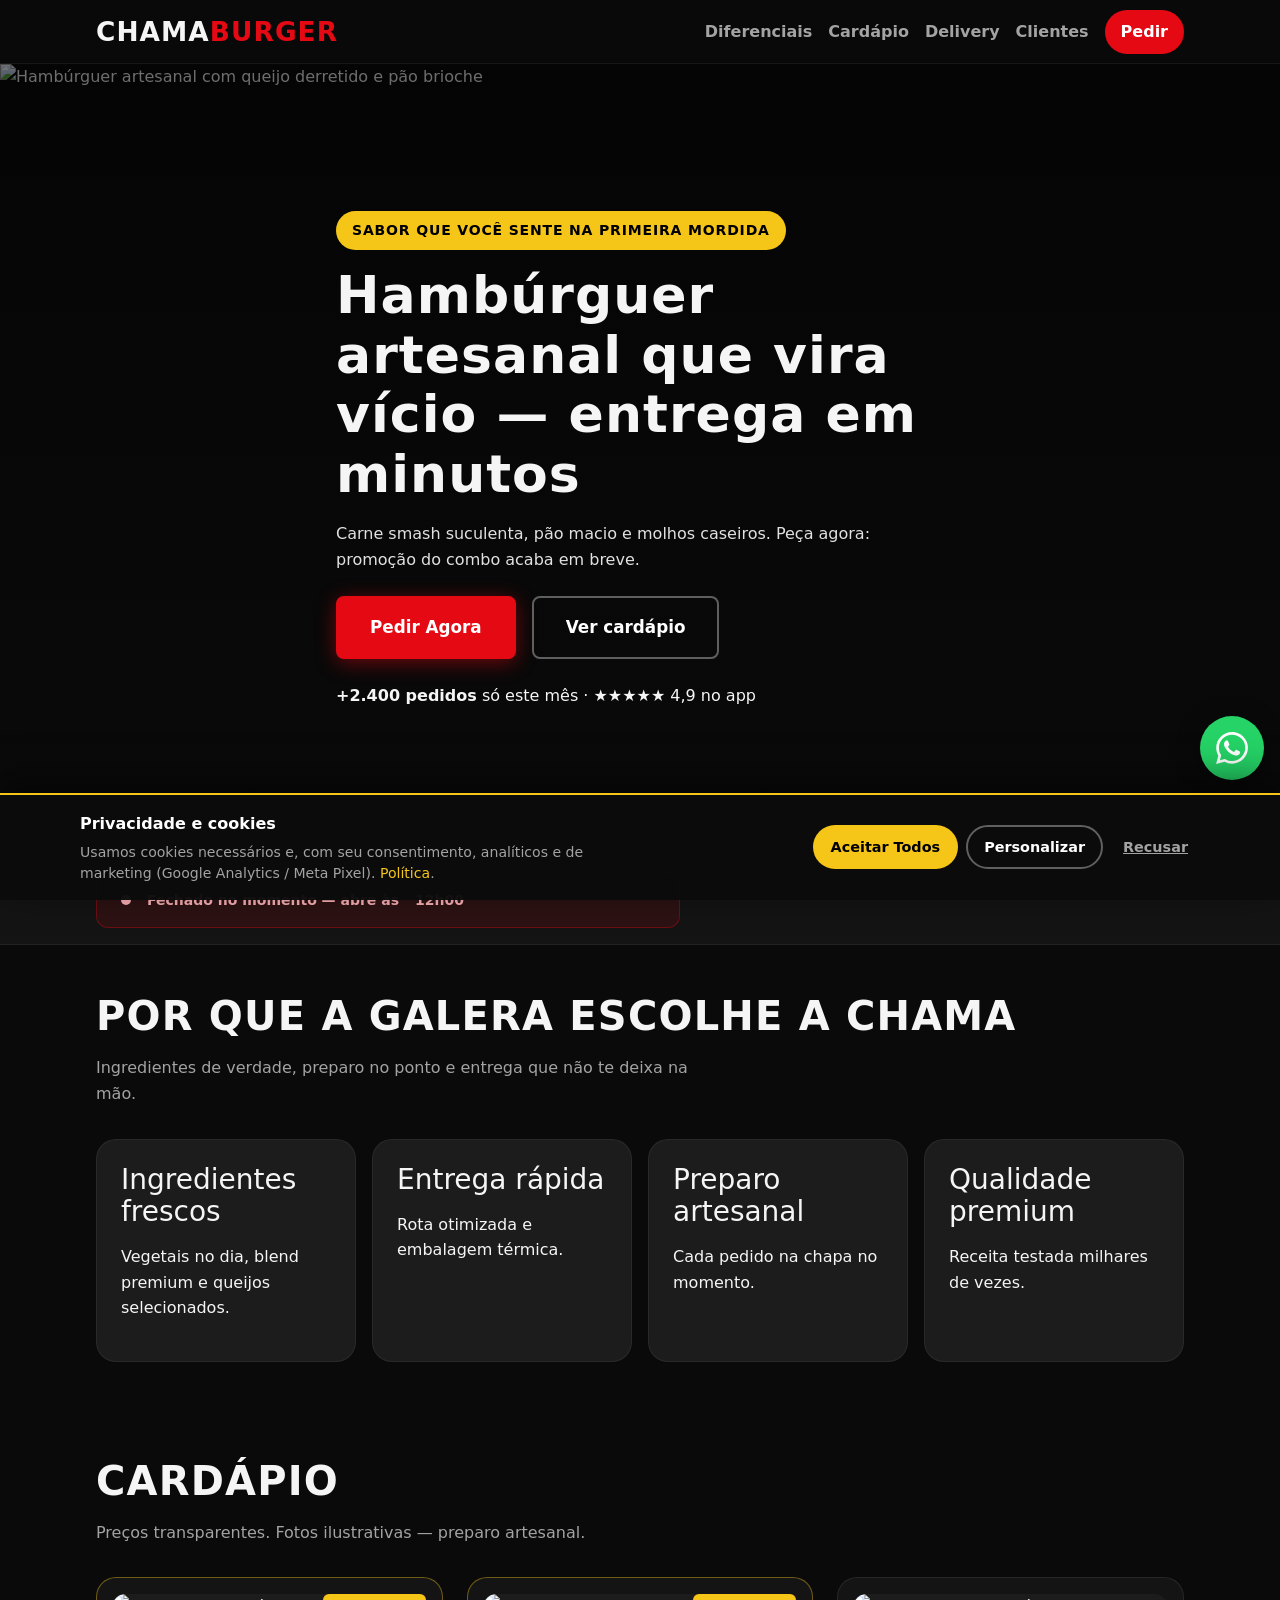
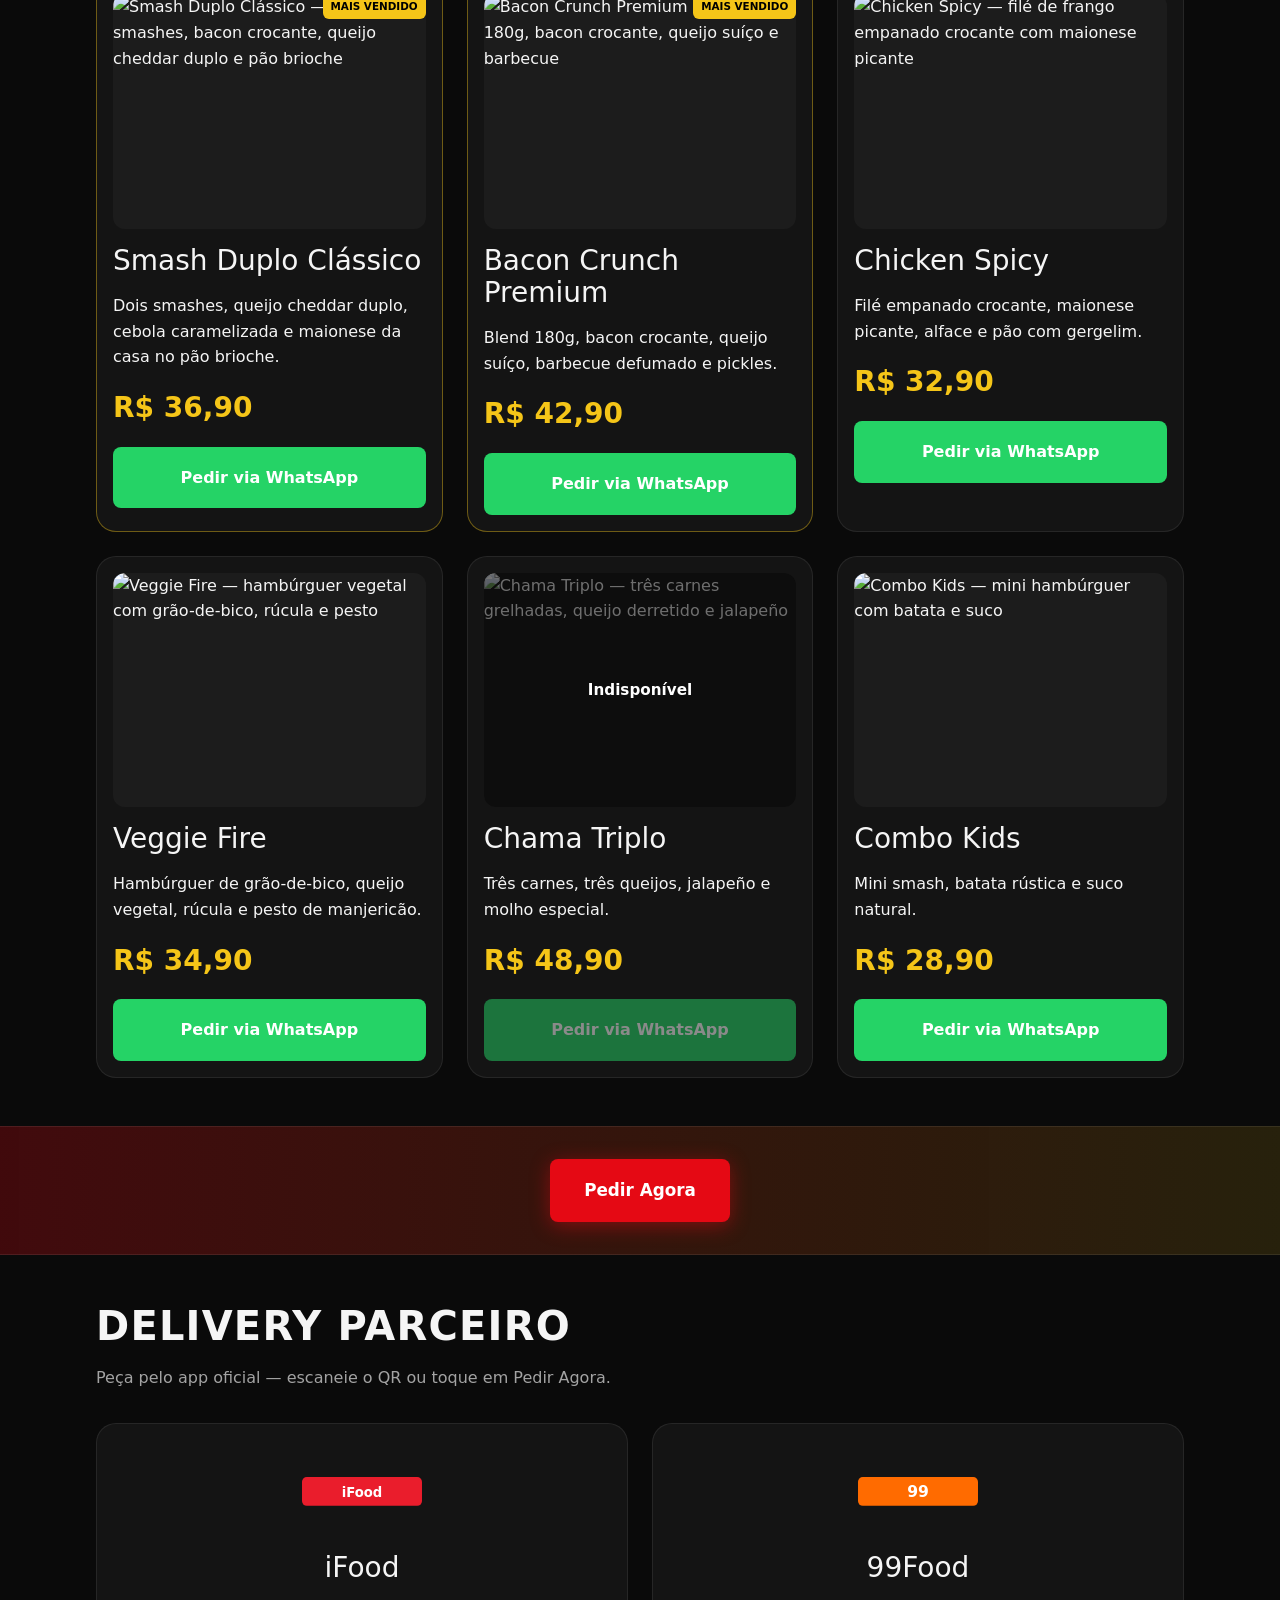
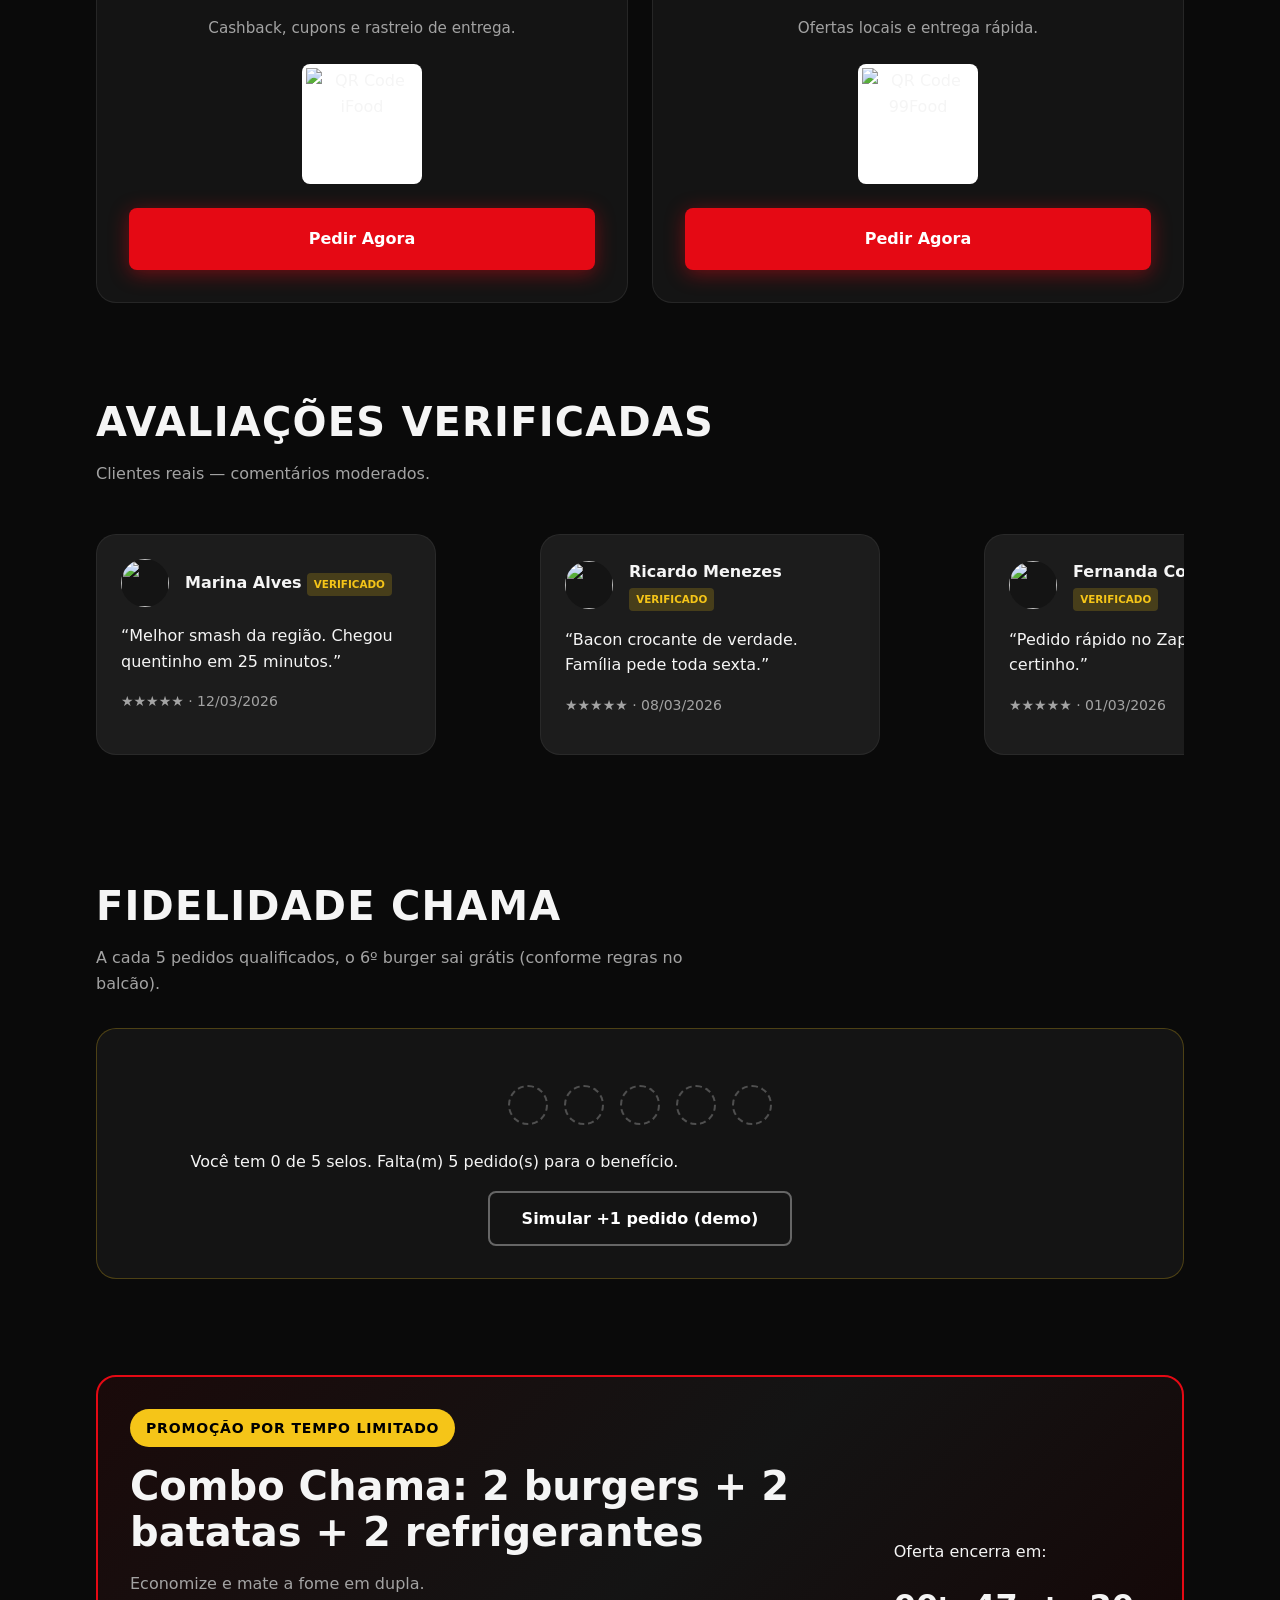
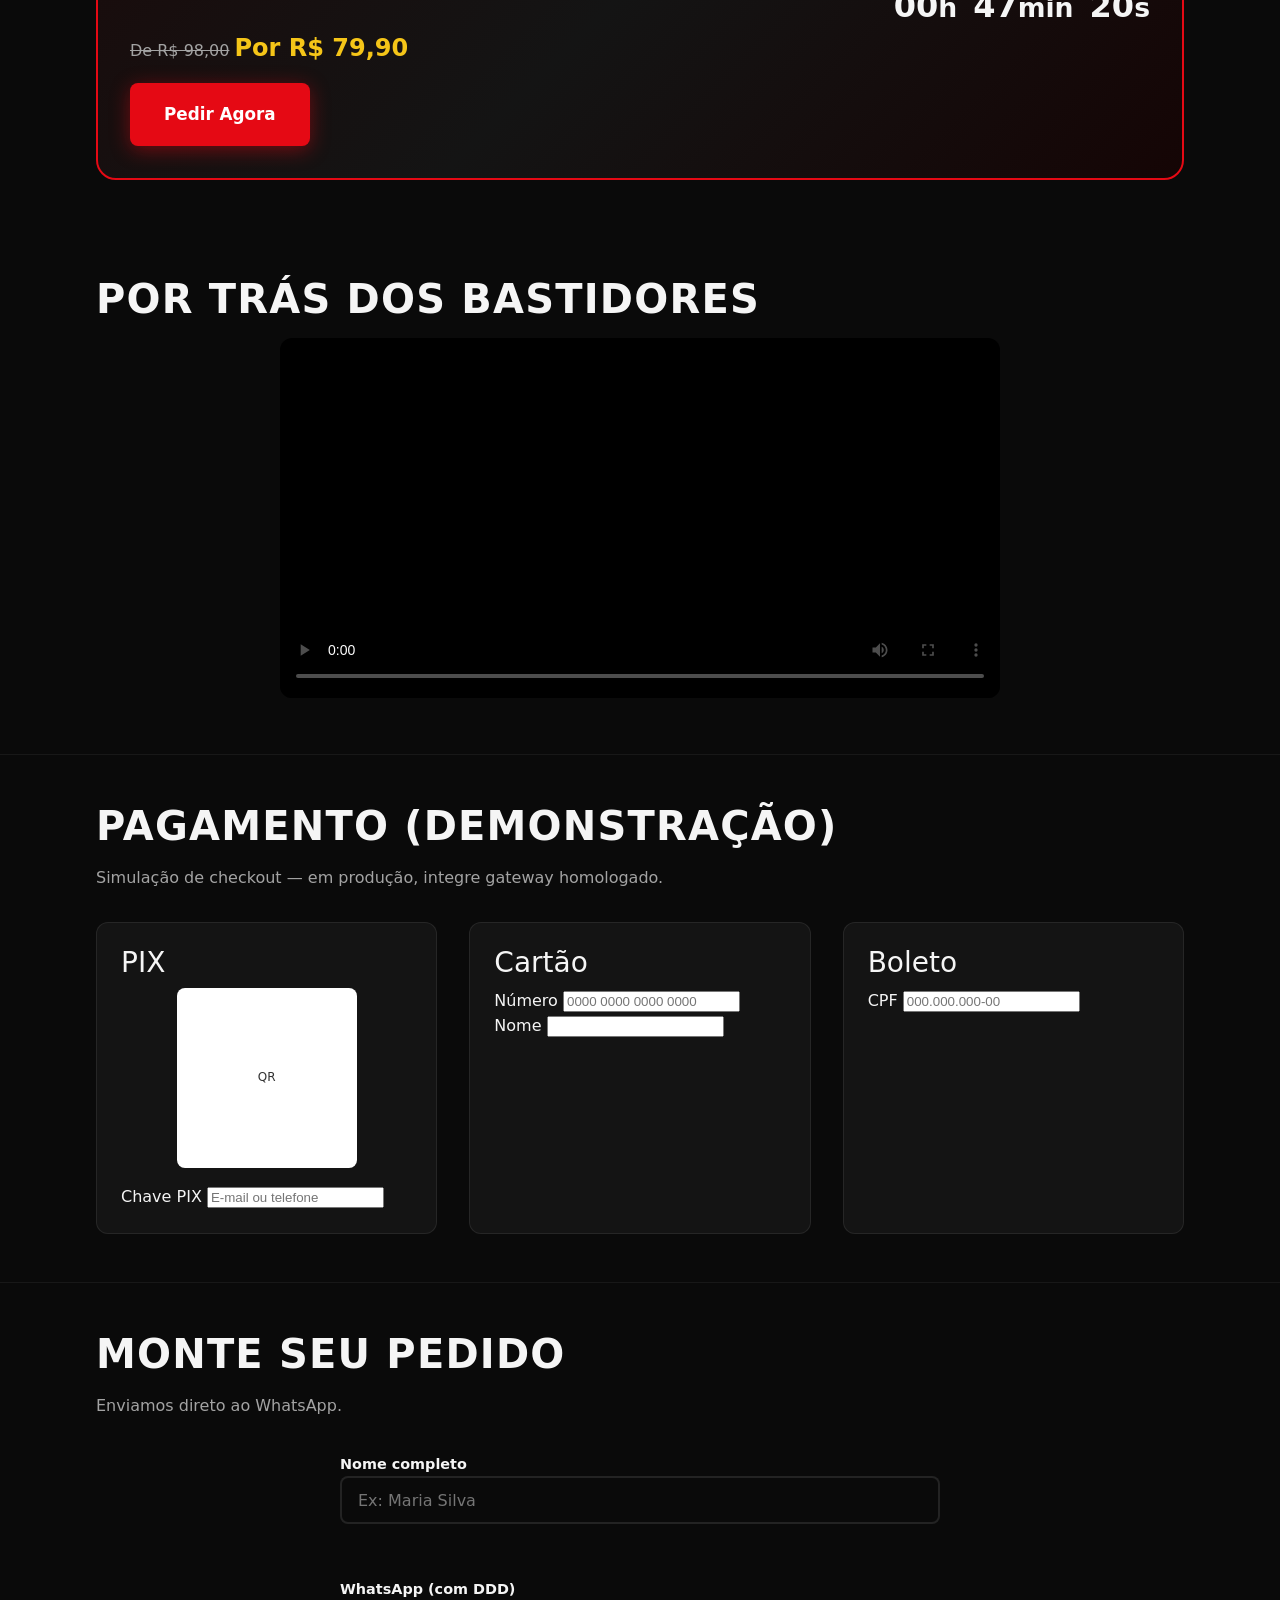
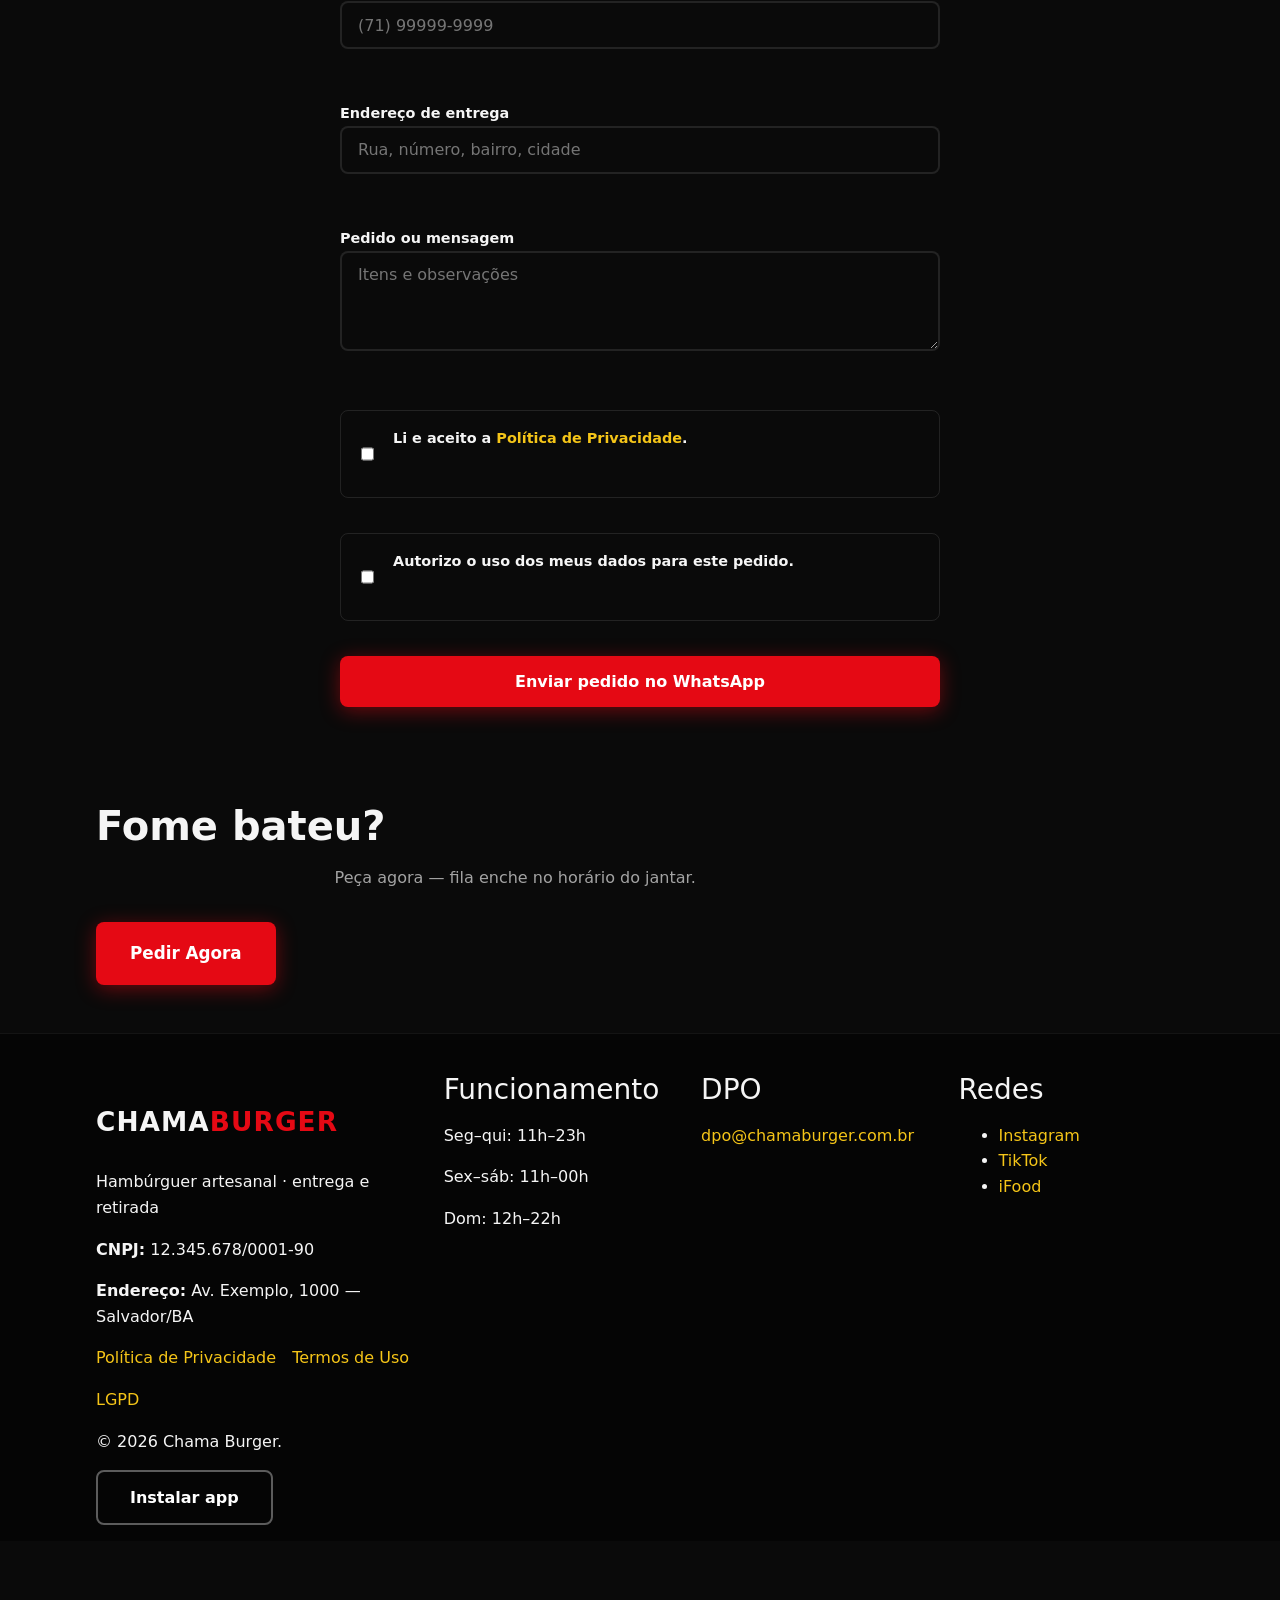
==== hamburgueria-2026/index.html @ 6dc39695 "mudança" ====
<!DOCTYPE html>
<html lang="pt-BR">
<head>
  <meta charset="UTF-8">
  <meta name="viewport" content="width=device-width, initial-scale=1.0">
  <meta http-equiv="Cache-Control" content="public, max-age=3600">
  <meta http-equiv="Content-Security-Policy" content="default-src 'self'; script-src 'self' 'unsafe-inline' https://www.googletagmanager.com https://www.google-analytics.com https://connect.facebook.net; style-src 'self' 'unsafe-inline'; img-src 'self' data: https://images.unsplash.com https://api.qrserver.com; connect-src 'self' https://api.ipify.org https://www.google-analytics.com https://www.googletagmanager.com https://connect.facebook.net; font-src 'self' data:; media-src 'self' https://storage.googleapis.com;">
  <meta http-equiv="X-Frame-Options" content="DENY">
  <meta http-equiv="Referrer-Policy" content="strict-origin-when-cross-origin">
  <meta name="description" content="Hambúrgueres artesanais em Salvador. Peça pelo WhatsApp, delivery iFood e 99Food. Ingredientes frescos e entrega rápida.">
  <meta name="geo.region" content="BR-BA">
  <meta name="geo.placename" content="Salvador">
  <meta name="geo.position" content="-12.9777;-38.5016">
  <meta name="ICBM" content="-12.9777, -38.5016">
  <meta name="theme-color" content="#e50914">
  <title>Chama Burger | Hambúrguer Artesanal — Peça Agora</title>
  <link rel="manifest" href="manifest.json">
  <link rel="icon" href="assets/icons/icon.svg" type="image/svg+xml">
  <link rel="preconnect" href="https://images.unsplash.com" crossorigin>
  <link rel="dns-prefetch" href="https://api.qrserver.com">
  <link rel="stylesheet" href="css/tokens.css">
  <link rel="stylesheet" href="css/main.css">
  <link rel="stylesheet" href="css/components.css">
  <link rel="stylesheet" href="css/responsive.css">
  <link rel="stylesheet" href="css/lgpd.css">
  <script type="application/ld+json">
  {
    "@context": "https://schema.org",
    "@type": "Restaurant",
    "name": "Chama Burger",
    "image": "https://images.unsplash.com/photo-1568901346375-23c9450c58cd?w=1200&q=80",
    "priceRange": "$$",
    "address": {
      "@type": "PostalAddress",
      "streetAddress": "Av. Exemplo, 1000, Sala 2",
      "addressLocality": "Salvador",
      "addressRegion": "BA",
      "postalCode": "40000-000",
      "addressCountry": "BR"
    },
    "telephone": "+557130000000",
    "servesCuisine": "Hambúrguer",
    "openingHoursSpecification": [
      {"@type": "OpeningHoursSpecification", "dayOfWeek": ["Monday","Tuesday","Wednesday","Thursday"], "opens": "11:00", "closes": "23:00"},
      {"@type": "OpeningHoursSpecification", "dayOfWeek": ["Friday","Saturday"], "opens": "11:00", "closes": "00:00"},
      {"@type": "OpeningHoursSpecification", "dayOfWeek": "Sunday", "opens": "12:00", "closes": "22:00"}
    ],
    "aggregateRating": {
      "@type": "AggregateRating",
      "ratingValue": "4.9",
      "reviewCount": "2400"
    }
  }
  </script>
</head>
<body>
  <a class="skip-link" href="#conteudo-principal">Ir para o conteúdo</a>

  <header class="site-header" role="banner">
    <div class="container header-inner">
      <a href="index.html" class="logo" aria-label="Chama Burger — início">Chama<span>Burger</span></a>
      <nav class="nav-main" aria-label="Principal">
        <ul>
          <li><a href="#diferenciais">Diferenciais</a></li>
          <li><a href="#cardapio">Cardápio</a></li>
          <li><a href="#delivery">Delivery</a></li>
          <li><a href="#depoimentos">Clientes</a></li>
          <li><a href="#pedido" class="nav-cta">Pedir</a></li>
        </ul>
      </nav>
      <button type="button" class="nav-toggle" aria-expanded="false" aria-controls="nav-mobile" aria-label="Abrir menu">
        <span></span><span></span><span></span>
      </button>
    </div>
    <div id="nav-mobile" class="nav-mobile" hidden>
      <ul>
        <li><a href="#cardapio">Cardápio</a></li>
        <li><a href="#delivery">Delivery</a></li>
        <li><a href="#pedido">Fazer pedido</a></li>
      </ul>
    </div>
  </header>

  <main id="conteudo-principal">
    <section class="hero" aria-labelledby="hero-title">
      <div class="hero-media" aria-hidden="true">
        <picture>
          <source type="image/avif" srcset="https://images.unsplash.com/photo-1568901346375-23c9450c58cd?w=1400&q=80&fm=avif">
          <source type="image/webp" srcset="https://images.unsplash.com/photo-1568901346375-23c9450c58cd?w=1400&q=80&fm=webp">
          <img src="https://images.unsplash.com/photo-1568901346375-23c9450c58cd?w=1400&q=80&fm=jpg" width="1200" height="900" fetchpriority="high" decoding="async" alt="Hambúrguer artesanal com queijo derretido e pão brioche">
        </picture>
      </div>
      <div class="hero-overlay"></div>
      <div class="container hero-content">
        <p class="hero-badge" data-animate>Sabor que você sente na primeira mordida</p>
        <h1 id="hero-title" class="hero-title" data-animate>Hambúrguer artesanal que vira vício — entrega em minutos</h1>
        <p class="hero-sub" data-animate>Carne smash suculenta, pão macio e molhos caseiros. Peça agora: promoção do combo acaba em breve.</p>
        <div class="hero-actions" data-animate>
          <a href="#pedido" class="btn btn-primary btn-lg cta-pedir-agora">Pedir Agora</a>
          <a href="#cardapio" class="btn btn-outline btn-lg">Ver cardápio</a>
        </div>
        <p class="hero-proof" data-animate><strong>+2.400 pedidos</strong> só este mês · <span class="stars" aria-hidden="true">★★★★★</span> 4,9 no app</p>
      </div>
    </section>

    <div class="status-bar">
      <div class="container">
        <div id="status-restaurante" class="status-badge status-badge--open" role="status" aria-live="polite"></div>
      </div>
    </div>

    <section id="diferenciais" class="section diferenciais" aria-labelledby="diferenciais-title">
      <div class="container">
        <h2 id="diferenciais-title" class="section-title h2" data-animate>Por que a galera escolhe a Chama</h2>
        <p class="section-lead" data-animate>Ingredientes de verdade, preparo no ponto e entrega que não te deixa na mão.</p>
        <ul class="benefits-grid">
          <li class="benefit-card" data-animate>
            <h3 class="h3">Ingredientes frescos</h3>
            <p>Vegetais no dia, blend premium e queijos selecionados.</p>
          </li>
          <li class="benefit-card" data-animate>
            <h3 class="h3">Entrega rápida</h3>
            <p>Rota otimizada e embalagem térmica.</p>
          </li>
          <li class="benefit-card" data-animate>
            <h3 class="h3">Preparo artesanal</h3>
            <p>Cada pedido na chapa no momento.</p>
          </li>
          <li class="benefit-card" data-animate>
            <h3 class="h3">Qualidade premium</h3>
            <p>Receita testada milhares de vezes.</p>
          </li>
        </ul>
      </div>
    </section>

    <section id="cardapio" class="section cardapio" aria-labelledby="cardapio-title">
      <div class="container">
        <h2 id="cardapio-title" class="section-title" data-animate>Cardápio</h2>
        <p class="section-lead" data-animate>Preços transparentes. Fotos ilustrativas — preparo artesanal.</p>
        <div class="menu-grid">
          <article class="menu-card menu-card--hit" data-animate>
            <span class="menu-badge">Mais vendido</span>
            <figure class="menu-card__media">
              <picture>
                <source type="image/webp" srcset="https://images.unsplash.com/photo-1568901346375-23c9450c58cd?w=800&q=80&fm=webp">
                <img src="https://images.unsplash.com/photo-1568901346375-23c9450c58cd?w=800&q=80&fm=jpg" width="800" height="600" loading="lazy" decoding="async" alt="Smash Duplo Clássico — dois smashes, bacon crocante, queijo cheddar duplo e pão brioche">
              </picture>
            </figure>
            <h3 class="h3">Smash Duplo Clássico</h3>
            <p>Dois smashes, queijo cheddar duplo, cebola caramelizada e maionese da casa no pão brioche.</p>
            <p class="menu-price">R$ 36,90</p>
            <a href="#" class="btn btn-whatsapp menu-wa" role="button" data-product="Smash Duplo Clássico" data-price="R$ 36,90">Pedir via WhatsApp</a>
          </article>
          <article class="menu-card menu-card--hit" data-animate>
            <span class="menu-badge">Mais vendido</span>
            <figure class="menu-card__media">
              <picture>
                <source type="image/webp" srcset="https://images.unsplash.com/photo-1553979459-d2229ba7433f?w=800&q=80&fm=webp">
                <img src="https://images.unsplash.com/photo-1553979459-d2229ba7433f?w=800&q=80&fm=jpg" width="800" height="600" loading="lazy" alt="Bacon Crunch Premium — blend 180g, bacon crocante, queijo suíço e barbecue">
              </picture>
            </figure>
            <h3 class="h3">Bacon Crunch Premium</h3>
            <p>Blend 180g, bacon crocante, queijo suíço, barbecue defumado e pickles.</p>
            <p class="menu-price">R$ 42,90</p>
            <a href="#" class="btn btn-whatsapp menu-wa" role="button" data-product="Bacon Crunch Premium" data-price="R$ 42,90">Pedir via WhatsApp</a>
          </article>
          <article class="menu-card" data-animate>
            <figure class="menu-card__media">
              <picture>
                <source type="image/webp" srcset="https://images.unsplash.com/photo-1619881590738-11107aefe924?w=800&q=80&fm=webp">
                <img src="https://images.unsplash.com/photo-1619881590738-11107aefe924?w=800&q=80&fm=jpg" width="800" height="600" loading="lazy" alt="Chicken Spicy — filé de frango empanado crocante com maionese picante">
              </picture>
            </figure>
            <h3 class="h3">Chicken Spicy</h3>
            <p>Filé empanado crocante, maionese picante, alface e pão com gergelim.</p>
            <p class="menu-price">R$ 32,90</p>
            <a href="#" class="btn btn-whatsapp menu-wa" role="button" data-product="Chicken Spicy" data-price="R$ 32,90">Pedir via WhatsApp</a>
          </article>
          <article class="menu-card" data-animate>
            <figure class="menu-card__media">
              <picture>
                <source type="image/webp" srcset="https://images.unsplash.com/photo-1525059696034-4967a7290028?w=800&q=80&fm=webp">
                <img src="https://images.unsplash.com/photo-1525059696034-4967a7290028?w=800&q=80&fm=jpg" width="800" height="600" loading="lazy" alt="Veggie Fire — hambúrguer vegetal com grão-de-bico, rúcula e pesto">
              </picture>
            </figure>
            <h3 class="h3">Veggie Fire</h3>
            <p>Hambúrguer de grão-de-bico, queijo vegetal, rúcula e pesto de manjericão.</p>
            <p class="menu-price">R$ 34,90</p>
            <a href="#" class="btn btn-whatsapp menu-wa" role="button" data-product="Veggie Fire" data-price="R$ 34,90">Pedir via WhatsApp</a>
          </article>
          <article class="menu-card" id="menu-chama-triplo" data-animate>
            <figure class="menu-card__media">
              <picture>
                <source type="image/avif" srcset="https://images.unsplash.com/photo-1550547660-d9440df05f1d?w=800&q=80&fm=avif">
                <source type="image/webp" srcset="https://images.unsplash.com/photo-1550547660-d9440df05f1d?w=800&q=80&fm=webp">
                <img src="https://images.unsplash.com/photo-1550547660-d9440df05f1d?w=800&q=80&fm=jpg" width="800" height="600" loading="lazy" alt="Chama Triplo — três carnes grelhadas, queijo derretido e jalapeño">
              </picture>
            </figure>
            <h3 class="h3">Chama Triplo</h3>
            <p>Três carnes, três queijos, jalapeño e molho especial.</p>
            <p class="menu-price">R$ 48,90</p>
            <a href="#" class="btn btn-whatsapp menu-wa" role="button" data-product="Chama Triplo" data-price="R$ 48,90">Pedir via WhatsApp</a>
          </article>
          <article class="menu-card" data-animate>
            <figure class="menu-card__media">
              <picture>
                <source type="image/webp" srcset="https://images.unsplash.com/photo-1571091718767-18b5b1457add?w=800&q=80&fm=webp">
                <img src="https://images.unsplash.com/photo-1571091718767-18b5b1457add?w=800&q=80&fm=jpg" width="800" height="600" loading="lazy" alt="Combo Kids — mini hambúrguer com batata e suco">
              </picture>
            </figure>
            <h3 class="h3">Combo Kids</h3>
            <p>Mini smash, batata rústica e suco natural.</p>
            <p class="menu-price">R$ 28,90</p>
            <a href="#" class="btn btn-whatsapp menu-wa" role="button" data-product="Combo Kids" data-price="R$ 28,90">Pedir via WhatsApp</a>
          </article>
        </div>
      </div>
    </section>

    <div class="cta-stripe">
      <div class="container">
        <a href="#pedido" class="btn btn-primary btn-lg cta-pedir-agora">Pedir Agora</a>
      </div>
    </div>

    <section id="delivery" class="section delivery" aria-labelledby="delivery-title">
      <div class="container">
        <h2 id="delivery-title" class="section-title" data-animate>Delivery parceiro</h2>
        <p class="section-lead" data-animate>Peça pelo app oficial — escaneie o QR ou toque em Pedir Agora.</p>
        <div class="delivery-grid">
          <article class="delivery-card-v2" data-animate>
            <div class="delivery-card-v2__logo" aria-label="Logo iFood">
              <svg viewBox="0 0 200 48" xmlns="http://www.w3.org/2000/svg" role="img"><title>iFood</title><rect width="200" height="48" rx="8" fill="#EA1D2C"/><text x="100" y="33" text-anchor="middle" fill="#fff" font-family="system-ui,Arial,sans-serif" font-size="22" font-weight="800">iFood</text></svg>
            </div>
            <h3 class="h3">iFood</h3>
            <p>Cashback, cupons e rastreio de entrega.</p>
            <div class="delivery-qr"><img id="qr-ifood" src="" width="112" height="112" loading="lazy" alt="QR Code iFood"></div>
            <a id="delivery-ifood" class="btn btn-primary btn-block" href="#" target="_blank" rel="noopener noreferrer">Pedir Agora</a>
          </article>
          <article class="delivery-card-v2" data-animate>
            <div class="delivery-card-v2__logo" aria-label="Logo 99Food">
              <svg viewBox="0 0 200 48" xmlns="http://www.w3.org/2000/svg" role="img"><title>99Food</title><rect width="200" height="48" rx="8" fill="#FF6B00"/><text x="100" y="34" text-anchor="middle" fill="#fff" font-family="system-ui,Arial,sans-serif" font-size="26" font-weight="800">99</text></svg>
            </div>
            <h3 class="h3">99Food</h3>
            <p>Ofertas locais e entrega rápida.</p>
            <div class="delivery-qr"><img id="qr-99" src="" width="112" height="112" loading="lazy" alt="QR Code 99Food"></div>
            <a id="delivery-99" class="btn btn-primary btn-block" href="#" target="_blank" rel="noopener noreferrer">Pedir Agora</a>
          </article>
        </div>
      </div>
    </section>

    <section id="depoimentos" class="section depoimentos" aria-labelledby="depoimentos-title">
      <div class="container">
        <h2 id="depoimentos-title" class="section-title" data-animate>Avaliações verificadas</h2>
        <p class="section-lead" data-animate>Clientes reais — comentários moderados.</p>
        <div class="reviews-carousel" role="region" aria-roledescription="carrossel" aria-label="Depoimentos">
          <div class="reviews-track">
            <figure class="review-card" data-animate>
              <div class="review-card__head">
                <img class="review-card__avatar" src="https://images.unsplash.com/photo-1494790108377-be9c29b29330?w=96&q=80&fm=avif" width="48" height="48" loading="lazy" alt="">
                <div class="review-card__head-text">
                  <strong>Marina Alves</strong>
                  <span class="review-badge">Verificado</span>
                </div>
              </div>
              <p>“Melhor smash da região. Chegou quentinho em 25 minutos.”</p>
              <p class="review-meta" aria-label="5 estrelas">★★★★★ · 12/03/2026</p>
            </figure>
            <figure class="review-card" data-animate>
              <div class="review-card__head">
                <img class="review-card__avatar" src="https://images.unsplash.com/photo-1507003211169-0a1dd7228f2d?w=96&q=80&fm=avif" width="48" height="48" loading="lazy" alt="">
                <div class="review-card__head-text">
                  <strong>Ricardo Menezes</strong>
                  <span class="review-badge">Verificado</span>
                </div>
              </div>
              <p>“Bacon crocante de verdade. Família pede toda sexta.”</p>
              <p class="review-meta">★★★★★ · 08/03/2026</p>
            </figure>
            <figure class="review-card" data-animate>
              <div class="review-card__head">
                <img class="review-card__avatar" src="https://images.unsplash.com/photo-1438761681033-6461ffad8d80?w=96&q=80&fm=avif" width="48" height="48" loading="lazy" alt="">
                <div class="review-card__head-text">
                  <strong>Fernanda Costa</strong>
                  <span class="review-badge">Verificado</span>
                </div>
              </div>
              <p>“Pedido rápido no Zap e sempre certinho.”</p>
              <p class="review-meta">★★★★★ · 01/03/2026</p>
            </figure>
            <figure class="review-card" data-animate>
              <div class="review-card__head">
                <img class="review-card__avatar" src="https://images.unsplash.com/photo-1500648767791-00dcc994a43e?w=96&q=80&fm=avif" width="48" height="48" loading="lazy" alt="">
                <div class="review-card__head-text">
                  <strong>Paulo Santos</strong>
                  <span class="review-badge">Verificado</span>
                </div>
              </div>
              <p>“Combo Chama vale cada centavo. Entrega no prazo.”</p>
              <p class="review-meta">★★★★★ · 28/02/2026</p>
            </figure>
            <figure class="review-card" data-animate>
              <div class="review-card__head">
                <img class="review-card__avatar" src="https://images.unsplash.com/photo-1544005313-94ddf0286df2?w=96&q=80&fm=avif" width="48" height="48" loading="lazy" alt="">
                <div class="review-card__head-text">
                  <strong>Juliana Rocha</strong>
                  <span class="review-badge">Verificado</span>
                </div>
              </div>
              <p>“Veggie Fire surpreendeu. Molho pesto impecável.”</p>
              <p class="review-meta">★★★★☆ · 20/02/2026</p>
            </figure>
            <figure class="review-card" data-animate>
              <div class="review-card__head">
                <img class="review-card__avatar" src="https://images.unsplash.com/photo-1472099645785-5658abf4ff4e?w=96&q=80&fm=avif" width="48" height="48" loading="lazy" alt="">
                <div class="review-card__head-text">
                  <strong>Bruno Lima</strong>
                  <span class="review-badge">Verificado</span>
                </div>
              </div>
              <p>“Melhor atendimento em delivery da região.”</p>
              <p class="review-meta">★★★★★ · 15/02/2026</p>
            </figure>
          </div>
        </div>
      </div>
    </section>

    <section id="fidelidade" class="section" aria-labelledby="fidelidade-title">
      <div class="container">
        <h2 id="fidelidade-title" class="section-title" data-animate>Fidelidade Chama</h2>
        <p class="section-lead" data-animate>A cada 5 pedidos qualificados, o 6º burger sai grátis (conforme regras no balcão).</p>
        <div class="fidelidade-wrap" data-animate>
          <div id="fidelidade-selos" class="fidelidade-selos" aria-live="polite"></div>
          <p id="fidelidade-msg">Carregando selos…</p>
          <button type="button" class="btn btn-outline" id="fidelidade-demo-add">Simular +1 pedido (demo)</button>
        </div>
      </div>
    </section>

    <section id="oferta" class="section oferta" aria-labelledby="oferta-title">
      <div class="container">
        <div class="oferta-box" data-animate>
          <div>
            <span class="hero-badge">Promoção por tempo limitado</span>
            <h2 id="oferta-title" class="h2">Combo Chama: 2 burgers + 2 batatas + 2 refrigerantes</h2>
            <p class="section-lead" style="max-width:none">Economize e mate a fome em dupla.</p>
            <p><span style="text-decoration:line-through;color:#a3a3a3">De R$ 98,00</span> <strong style="color:var(--color-accent);font-size:1.5rem">Por R$ 79,90</strong></p>
            <a href="#pedido" class="btn btn-primary btn-lg cta-pedir-agora">Pedir Agora</a>
          </div>
          <div class="oferta-timer-wrap" aria-live="polite">
            <p class="oferta-timer-label">Oferta encerra em:</p>
            <div class="countdown" id="countdown" role="timer">
              <span><span id="cd-h">00</span><small>h</small></span>
              <span><span id="cd-m">00</span><small>min</small></span>
              <span><span id="cd-s">00</span><small>s</small></span>
            </div>
          </div>
        </div>
      </div>
    </section>

    <section id="video-promo" class="section" aria-labelledby="video-title">
      <div class="container">
        <h2 id="video-title" class="section-title" data-animate>Por trás dos bastidores</h2>
        <div class="video-wrap" data-animate>
          <video controls width="720" playsinline poster="https://images.unsplash.com/photo-1568901346375-23c9450c58cd?w=1280&q=80">
            <source src="https://storage.googleapis.com/gtv-videos-bucket/sample/ForBiggerBlazes.mp4" type="video/mp4">
            <track kind="captions" srclang="pt-BR" label="Português (Brasil)" src="assets/captions.vtt" default>
          </video>
        </div>
      </div>
    </section>

    <section id="checkout" class="section checkout-section" aria-labelledby="checkout-title">
      <div class="container">
        <h2 id="checkout-title" class="section-title" data-animate>Pagamento (demonstração)</h2>
        <p class="section-lead" data-animate>Simulação de checkout — em produção, integre gateway homologado.</p>
        <div class="checkout-grid">
          <div class="checkout-card" data-animate>
            <h3 class="h3">PIX</h3>
            <div class="pix-placeholder" aria-hidden="true">QR</div>
            <label for="pix-key">Chave PIX</label>
            <input type="text" id="pix-key" class="form-group" placeholder="E-mail ou telefone" autocomplete="off">
          </div>
          <div class="checkout-card" data-animate>
            <h3 class="h3">Cartão</h3>
            <label for="checkout-card-num">Número</label>
            <input type="text" id="checkout-card-num" inputmode="numeric" maxlength="19" placeholder="0000 0000 0000 0000" autocomplete="cc-number">
            <label for="checkout-card-name">Nome</label>
            <input type="text" id="checkout-card-name" autocomplete="cc-name">
          </div>
          <div class="checkout-card" data-animate>
            <h3 class="h3">Boleto</h3>
            <label for="checkout-boleto-cpf">CPF</label>
            <input type="text" id="checkout-boleto-cpf" inputmode="numeric" maxlength="14" placeholder="000.000.000-00">
          </div>
        </div>
      </div>
    </section>

    <section id="pedido" class="section pedido pedido-section" aria-labelledby="pedido-title">
      <div class="container">
        <h2 id="pedido-title" class="section-title" data-animate>Monte seu pedido</h2>
        <p class="section-lead" data-animate>Enviamos direto ao WhatsApp.</p>
        <form class="pedido-form compact-form" id="form-pedido" novalidate data-animate>
          <p class="form-geral-error" id="err-geral" role="alert" hidden></p>
          <div class="form-group">
            <label for="nome">Nome completo</label>
            <input type="text" id="nome" name="nome" autocomplete="name" required maxlength="120" minlength="3" placeholder="Ex: Maria Silva">
            <span class="field-error" id="err-nome" role="alert"></span>
          </div>
          <div class="form-group">
            <label for="telefone">WhatsApp (com DDD)</label>
            <input type="tel" id="telefone" name="telefone" autocomplete="tel" required maxlength="16" inputmode="numeric" placeholder="(71) 99999-9999">
            <span class="field-error" id="err-telefone" role="alert"></span>
          </div>
          <div class="form-group">
            <label for="endereco">Endereço de entrega</label>
            <input type="text" id="endereco" name="endereco" autocomplete="street-address" required maxlength="300" minlength="10" placeholder="Rua, número, bairro, cidade">
            <span class="field-error" id="err-endereco" role="alert"></span>
          </div>
          <div class="form-group">
            <label for="mensagem">Pedido ou mensagem</label>
            <textarea id="mensagem" name="mensagem" rows="3" required maxlength="500" minlength="5" placeholder="Itens e observações"></textarea>
            <span class="field-error" id="err-mensagem" role="alert"></span>
          </div>
          <div id="lgpd" class="consent-inline consent-block--compact">
            <input type="checkbox" id="chk-lgpd" name="chk-lgpd" required>
            <label for="chk-lgpd">Li e aceito a <a href="politica-privacidade.html" target="_blank" rel="noopener noreferrer">Política de Privacidade</a>.</label>
          </div>
          <span class="field-error" id="err-lgpd" role="alert"></span>
          <div id="dados" class="consent-inline consent-block--compact">
            <input type="checkbox" id="chk-dados" name="chk-dados" required>
            <label for="chk-dados">Autorizo o uso dos meus dados para este pedido.</label>
          </div>
          <span class="field-error" id="err-dados" role="alert"></span>
          <p class="form-success" id="form-success" role="status" hidden>Pedido pronto! Abrindo o WhatsApp…</p>
          <button type="submit" class="btn btn-primary btn-submit-form btn-block" id="btn-enviar">
            <span class="btn__spinner" aria-hidden="true"></span>
            <span class="btn__label">Enviar pedido no WhatsApp</span>
          </button>
        </form>
        <div id="kitchen-panel" class="kitchen-panel" hidden>
          <p><strong>Preparo estimado:</strong> 15–25 min · <strong>Entrega:</strong> 30–45 min</p>
          <p id="kitchen-steps-text" class="kitchen-steps">Pedido recebido</p>
          <div class="kitchen-bar" aria-hidden="true"><div id="kitchen-bar-fill" class="kitchen-bar__fill"></div></div>
        </div>
      </div>
    </section>

    <section class="section cta-final" aria-labelledby="cta-final-title">
      <div class="container cta-final-inner" data-animate>
        <h2 id="cta-final-title" class="h2">Fome bateu?</h2>
        <p class="section-lead" style="margin-left:auto;margin-right:auto">Peça agora — fila enche no horário do jantar.</p>
        <a href="#pedido" class="btn btn-primary btn-lg cta-pedir-agora">Pedir Agora</a>
      </div>
    </section>
  </main>

  <div id="toast-site" class="toast-site" role="status" aria-live="polite" aria-atomic="true" hidden></div>

  <div id="sticky-cta-bar" class="sticky-cta-mobile sticky-cta-mobile" aria-hidden="true">
    <div class="container" style="display:flex;justify-content:center">
      <a href="#pedido" class="btn btn-primary btn-lg btn-block cta-pedir-agora" style="max-width:400px">Pedir Agora</a>
    </div>
  </div>

  <footer class="site-footer" role="contentinfo">
    <div class="container footer-grid">
      <div class="footer-brand">
        <p class="logo footer-logo">Chama<span>Burger</span></p>
        <p>Hambúrguer artesanal · entrega e retirada</p>
        <p><strong>CNPJ:</strong> 12.345.678/0001-90</p>
        <p><strong>Endereço:</strong> Av. Exemplo, 1000 — Salvador/BA</p>
        <ul class="footer-legal">
          <li><a href="politica-privacidade.html">Política de Privacidade</a></li>
          <li><a href="termos-de-uso.html">Termos de Uso</a></li>
          <li><a href="politica-privacidade.html#lgpd-direitos">LGPD</a></li>
        </ul>
      </div>
      <div>
        <h3 class="footer-heading">Funcionamento</h3>
        <p>Seg–qui: 11h–23h</p>
        <p>Sex–sáb: 11h–00h</p>
        <p>Dom: 12h–22h</p>
      </div>
      <div>
        <h3 class="footer-heading">DPO</h3>
        <p><a href="mailto:dpo@chamaburger.com.br">dpo@chamaburger.com.br</a></p>
      </div>
      <div>
        <h3 class="footer-heading">Redes</h3>
        <ul class="footer-social">
          <li><a href="https://www.instagram.com/" target="_blank" rel="noopener noreferrer">Instagram</a></li>
          <li><a href="https://www.tiktok.com/" target="_blank" rel="noopener noreferrer">TikTok</a></li>
          <li><a href="https://www.ifood.com.br/" target="_blank" rel="noopener noreferrer">iFood</a></li>
        </ul>
      </div>
    </div>
    <div class="container footer-bottom">
      <p>© 2026 Chama Burger.</p>
      <button type="button" class="btn btn-outline" id="btn-install-pwa" hidden>Instalar app</button>
    </div>
  </footer>

  <a href="#" class="whatsapp-float" id="whatsapp-float" aria-label="WhatsApp: pedir pedido" title="WhatsApp">
    <svg width="32" height="32" viewBox="0 0 24 24" fill="currentColor" aria-hidden="true"><path d="M17.472 14.382c-.297-.149-1.758-.867-2.03-.967-.273-.099-.471-.148-.67.15-.197.297-.767.966-.94 1.164-.173.199-.347.223-.644.075-.297-.15-1.255-.463-2.39-1.475-.883-.788-1.48-1.761-1.653-2.059-.173-.297-.018-.458.13-.606.134-.133.298-.347.446-.52.149-.174.198-.298.298-.497.099-.198.05-.371-.025-.52-.075-.149-.669-1.612-.916-2.207-.242-.579-.487-.5-.669-.51-.173-.008-.371-.01-.57-.01-.198 0-.52.074-.792.372-.272.297-1.04 1.016-1.04 2.479 0 1.462 1.065 2.875 1.213 3.074.149.198 2.096 3.2 5.077 4.487.709.306 1.262.489 1.694.625.712.227 1.36.195 1.871.118.571-.085 1.758-.719 2.006-1.413.248-.694.248-1.289.173-1.413-.074-.124-.272-.198-.57-.347m-5.421 7.403h-.004a9.87 9.87 0 01-5.031-1.378l-.361-.214-3.741.982.998-3.648-.235-.374a9.86 9.86 0 01-1.51-5.26c.001-5.45 4.436-9.884 9.888-9.884 2.64 0 5.122 1.03 6.988 2.898a9.825 9.825 0 012.893 6.994c-.003 5.45-4.435 9.884-9.885 9.884m8.413-18.297A11.815 11.815 0 0012.05 0C5.495 0 .16 5.335.157 11.892c0 2.096.547 4.142 1.588 5.945L.057 24l6.305-1.654a11.882 11.882 0 005.683 1.448h.005c6.554 0 11.89-5.335 11.893-11.893a11.821 11.821 0 00-3.48-8.413z"/></svg>
  </a>

  <div id="lgpd-banner" class="lgpd-banner" role="dialog" aria-labelledby="lgpd-banner-title" hidden>
    <div class="lgpd-banner-inner">
      <div>
        <p id="lgpd-banner-title" class="lgpd-banner-title">Privacidade e cookies</p>
        <p id="lgpd-banner-desc" class="lgpd-banner-text">Usamos cookies necessários e, com seu consentimento, analíticos e de marketing (Google Analytics / Meta Pixel). <a href="politica-privacidade.html">Política</a>.</p>
      </div>
      <div class="lgpd-banner-actions">
        <button type="button" class="lgpd-btn lgpd-btn-primary" id="lgpd-accept-all">Aceitar Todos</button>
        <button type="button" class="lgpd-btn lgpd-btn-ghost" id="lgpd-customize">Personalizar</button>
        <button type="button" class="lgpd-btn lgpd-btn-muted" id="lgpd-reject">Recusar</button>
      </div>
    </div>
  </div>

  <div id="lgpd-modal" class="lgpd-modal" role="dialog" aria-labelledby="lgpd-modal-title" hidden>
    <div class="lgpd-modal-panel">
      <div class="lgpd-modal-head">
        <h2 id="lgpd-modal-title" class="lgpd-modal-title">Preferências</h2>
        <button type="button" class="lgpd-modal-close" id="lgpd-modal-close" aria-label="Fechar">&times;</button>
      </div>
      <ul class="lgpd-cat-list">
        <li class="lgpd-cat-disabled">
          <input type="checkbox" id="lgpd-cat-nec" checked disabled>
          <div><label for="lgpd-cat-nec">Necessários</label><small>Sempre ativos.</small></div>
        </li>
        <li>
          <input type="checkbox" id="lgpd-cat-analytics">
          <div><label for="lgpd-cat-analytics">Analíticos</label><small>Google Analytics (medição agregada).</small></div>
        </li>
        <li>
          <input type="checkbox" id="lgpd-cat-marketing">
          <div><label for="lgpd-cat-marketing">Marketing</label><small>Meta Pixel / remarketing (90 dias).</small></div>
        </li>
      </ul>
      <button type="button" class="lgpd-btn lgpd-btn-primary lgpd-btn-block" id="lgpd-save-prefs">Salvar</button>
    </div>
  </div>

  <script src="js/config.js"></script>
  <script src="js/security.js"></script>
  <script src="js/tracking.js"></script>
  <script src="js/lgpd.js"></script>
  <script src="js/menu-dinamico.js"></script>
  <script src="js/fidelidade.js"></script>
  <script src="js/pwa.js"></script>
  <script src="js/main.js" defer></script>
</body>
</html>
---- hamburgueria-2026/css/tokens.css ----
/**
 * Design system — tokens de marca (base 8px)
 */
:root {
  /* Cores */
  --color-bg: #0a0a0a;
  --color-surface: #141414;
  --color-surface-2: #1c1c1c;
  --color-text: #f5f5f5;
  --color-text-muted: #a3a3a3;
  --color-primary: #e50914;
  --color-primary-hover: #ff1a26;
  --color-secondary: #1c1c1c;
  --color-accent: #f5c518;
  --color-accent-dim: #c9a012;
  --color-success: #25d366;
  --color-focus: #f5c518;

  /* Tipografia escalável */
  --font-display: system-ui, "Segoe UI", Roboto, "Helvetica Neue", Arial, sans-serif;
  --font-body: system-ui, "Segoe UI", Roboto, "Helvetica Neue", Arial, sans-serif;
  --fs-h1: clamp(2.5rem, 6vw, 3.25rem);
  --fs-h2: clamp(2rem, 4vw, 2.5rem);
  --fs-h3: clamp(1.5rem, 3vw, 1.75rem);
  --fs-body: 1rem;
  --fs-small: 0.875rem;
  --fw-bold: 700;
  --fw-semibold: 600;
  --fw-medium: 500;
  --lh-tight: 1.15;
  --lh-body: 1.6;
  --max-ch: 60ch;

  /* Espaçamento (múltiplos de 8px) */
  --space-1: 0.5rem;
  --space-2: 1rem;
  --space-3: 1.5rem;
  --space-4: 2rem;
  --space-5: 2.5rem;
  --space-6: 3rem;

  /* Bordas e sombras */
  --radius-sm: 8px;
  --radius-md: 12px;
  --radius-lg: 20px;
  --radius-pill: 999px;
  --shadow-card: 0 12px 40px rgba(0, 0, 0, 0.45);
  --shadow-soft: 0 4px 24px rgba(0, 0, 0, 0.35);

  /* Transições */
  --ease: cubic-bezier(0.4, 0, 0.2, 1);
  --duration: 200ms;
  --duration-slow: 300ms;

  /* Layout */
  --container-max: 1120px;
  --header-h: 64px;
  --touch-min: 44px;
  --cta-pad-y: 16px;
  --cta-pad-x: 32px;
}
---- hamburgueria-2026/css/main.css ----
@import url("tokens.css");

*,
*::before,
*::after {
  box-sizing: border-box;
}

html {
  scroll-behavior: smooth;
}

@media (prefers-reduced-motion: reduce) {
  html {
    scroll-behavior: auto;
  }
  [data-animate] {
    opacity: 1 !important;
    transform: none !important;
  }
}

body {
  margin: 0;
  font-family: var(--font-body);
  font-size: var(--fs-body);
  line-height: var(--lh-body);
  color: var(--color-text);
  background: var(--color-bg);
  -webkit-font-smoothing: antialiased;
}

body.lgpd-banner-open {
  padding-bottom: 9.5rem;
}

@media (min-width: 768px) {
  body.lgpd-banner-open {
    padding-bottom: 6rem;
  }
}

img {
  max-width: 100%;
  height: auto;
  display: block;
}

a {
  color: var(--color-accent);
  text-decoration: none;
}

a:hover {
  text-decoration: underline;
}

/* Hierarquia tipográfica */
h1,
.h1 {
  font-family: var(--font-display);
  font-size: var(--fs-h1);
  font-weight: var(--fw-bold);
  line-height: var(--lh-tight);
  letter-spacing: 0.02em;
  margin: 0 0 var(--space-2);
}

h2,
.h2 {
  font-family: var(--font-display);
  font-size: var(--fs-h2);
  font-weight: var(--fw-semibold);
  line-height: var(--lh-tight);
  margin: 0 0 var(--space-2);
}

h3,
.h3 {
  font-family: var(--font-display);
  font-size: var(--fs-h3);
  font-weight: var(--fw-medium);
  line-height: var(--lh-tight);
  margin: 0 0 var(--space-1);
}

p,
.section-lead {
  max-width: var(--max-ch);
}

.skip-link {
  position: absolute;
  left: -9999px;
  top: 0;
  z-index: 9999;
  padding: var(--space-2);
  background: var(--color-accent);
  color: #000;
  font-weight: var(--fw-bold);
}

.skip-link:focus {
  left: 0;
}

.container {
  width: 100%;
  max-width: var(--container-max);
  margin-inline: auto;
  padding-inline: var(--space-2);
}

section[id],
main[id] {
  scroll-margin-top: calc(var(--header-h) + 12px);
}

:focus-visible {
  outline: 2px solid var(--color-focus);
  outline-offset: 2px;
}

:focus:not(:focus-visible) {
  outline: none;
}
---- hamburgueria-2026/css/components.css ----
/* Header */
.site-header {
  position: sticky;
  top: 0;
  z-index: 100;
  height: var(--header-h);
  background: rgba(10, 10, 10, 0.92);
  backdrop-filter: blur(10px);
  border-bottom: 1px solid rgba(255, 255, 255, 0.06);
}

.header-inner {
  display: flex;
  align-items: center;
  justify-content: space-between;
  height: var(--header-h);
}

.logo {
  font-family: var(--font-display);
  font-size: 1.65rem;
  font-weight: var(--fw-bold);
  letter-spacing: 0.04em;
  text-transform: uppercase;
  color: var(--color-text);
}

.logo span {
  color: var(--color-primary);
}

.nav-main {
  display: none;
}

.nav-main ul {
  list-style: none;
  margin: 0;
  padding: 0;
  display: flex;
  gap: var(--space-2);
  align-items: center;
}

.nav-main a {
  color: var(--color-text-muted);
  font-weight: var(--fw-semibold);
  min-height: var(--touch-min);
  min-width: var(--touch-min);
  display: inline-flex;
  align-items: center;
  justify-content: center;
}

.nav-cta {
  background: var(--color-primary);
  color: #fff !important;
  padding: var(--space-1) var(--space-2);
  border-radius: var(--radius-pill);
}

.nav-toggle {
  width: var(--touch-min);
  height: var(--touch-min);
  border: none;
  background: transparent;
  cursor: pointer;
  display: flex;
  flex-direction: column;
  justify-content: center;
  gap: 6px;
}

.nav-toggle span {
  display: block;
  height: 3px;
  width: 24px;
  background: var(--color-text);
  border-radius: 2px;
}

.nav-mobile[hidden] {
  display: none !important;
}

.nav-mobile {
  position: absolute;
  left: 0;
  right: 0;
  top: var(--header-h);
  background: var(--color-surface);
  padding: var(--space-2);
}

.nav-mobile ul {
  list-style: none;
  margin: 0;
  padding: 0;
}

.nav-mobile a {
  display: block;
  padding: var(--space-2) 0;
  color: var(--color-text);
  font-weight: var(--fw-semibold);
  border-bottom: 1px solid rgba(255, 255, 255, 0.06);
  min-height: var(--touch-min);
}

@media (min-width: 900px) {
  .nav-toggle {
    display: none;
  }
  .nav-main {
    display: block;
  }
  .nav-mobile {
    display: none !important;
  }
}

/* Botões — CTA padrão Pedir Agora */
.btn {
  display: inline-flex;
  align-items: center;
  justify-content: center;
  gap: var(--space-1);
  font-family: var(--font-body);
  font-weight: var(--fw-bold);
  font-size: 1rem;
  padding: var(--cta-pad-y) var(--cta-pad-x);
  border-radius: var(--radius-sm);
  border: 2px solid transparent;
  cursor: pointer;
  text-decoration: none;
  min-height: var(--touch-min);
  min-width: var(--touch-min);
  transition: transform var(--duration) var(--ease), background var(--duration) var(--ease),
    box-shadow var(--duration) var(--ease);
}

.btn:active {
  transform: scale(0.98);
}

.btn:hover {
  text-decoration: none;
}

.btn-primary {
  background: var(--color-primary);
  color: #fff;
  box-shadow: 0 4px 20px rgba(229, 9, 20, 0.45);
}

.btn-primary:hover {
  background: var(--color-primary-hover);
  color: #fff;
}

.btn-outline {
  background: transparent;
  color: #fff;
  border-color: rgba(255, 255, 255, 0.35);
}

.btn-whatsapp {
  background: var(--color-success);
  color: #fff;
  width: 100%;
}

.btn-whatsapp:hover {
  background: #1ebe57;
  color: #fff;
}

.btn--disabled,
.btn--disabled:hover {
  opacity: 0.5;
  pointer-events: none;
  cursor: not-allowed;
}

.btn-lg {
  padding: var(--cta-pad-y) var(--cta-pad-x);
  font-size: 1.05rem;
}

.btn-block {
  width: 100%;
}

/* Hero com foto LCP */
.hero {
  position: relative;
  min-height: 88vh;
  display: flex;
  align-items: center;
  padding-block: var(--space-6) var(--space-4);
  overflow: hidden;
}

.hero-media {
  position: absolute;
  inset: 0;
  z-index: 0;
}

.hero-media picture,
.hero-media img {
  width: 100%;
  height: 100%;
  object-fit: cover;
}

.hero-overlay {
  position: absolute;
  inset: 0;
  background: linear-gradient(180deg, rgba(0, 0, 0, 0.55) 0%, rgba(10, 10, 10, 0.9) 100%);
  z-index: 1;
}

.hero-content {
  position: relative;
  z-index: 2;
  max-width: 40rem;
}

.hero-badge {
  display: inline-block;
  margin: 0 0 var(--space-2);
  padding: var(--space-1) var(--space-2);
  font-size: var(--fs-small);
  font-weight: var(--fw-bold);
  text-transform: uppercase;
  letter-spacing: 0.06em;
  color: #000;
  background: var(--color-accent);
  border-radius: var(--radius-pill);
}

.hero-sub {
  color: rgba(255, 255, 255, 0.88);
  margin: 0 0 var(--space-3);
}

.hero-actions {
  display: flex;
  flex-wrap: wrap;
  gap: var(--space-2);
  margin-bottom: var(--space-3);
}

/* Status aberto/fechado */
.status-bar {
  padding: var(--space-2) 0;
  background: var(--color-surface);
  border-bottom: 1px solid rgba(255, 255, 255, 0.06);
}

.status-badge {
  display: flex;
  align-items: center;
  gap: var(--space-2);
  padding: var(--space-2) var(--space-3);
  border-radius: var(--radius-md);
  font-size: var(--fs-small);
  font-weight: var(--fw-semibold);
  max-width: var(--max-ch);
}

.status-badge--open {
  background: rgba(37, 211, 102, 0.12);
  border: 1px solid rgba(37, 211, 102, 0.35);
  color: #6ee7a0;
}

.status-badge--closed {
  background: rgba(229, 9, 20, 0.12);
  border: 1px solid rgba(229, 9, 20, 0.35);
  color: #ffb4b8;
}

.status-dot {
  width: 10px;
  height: 10px;
  border-radius: 50%;
  background: currentColor;
  flex-shrink: 0;
}

/* Seções */
.section {
  padding-block: var(--space-6);
}

.section-title {
  text-transform: uppercase;
  letter-spacing: 0.03em;
}

.section-lead {
  margin: 0 0 var(--space-4);
  color: var(--color-text-muted);
}

/* CTA stripe após cardápio */
.cta-stripe {
  background: linear-gradient(90deg, rgba(229, 9, 20, 0.25), rgba(245, 197, 24, 0.12));
  padding: var(--space-4);
  text-align: center;
  border-block: 1px solid rgba(255, 255, 255, 0.08);
}

/* Cardápio com fotos 4:3 */
.menu-grid {
  display: grid;
  gap: var(--space-3);
}

/* imagem: zoom hover 300ms */
.menu-card__media {
  position: relative;
  aspect-ratio: 4 / 3;
  border-radius: var(--radius-md);
  overflow: hidden;
  margin: 0 0 var(--space-2);
  background: var(--color-surface-2);
}

.menu-card__media img {
  width: 100%;
  height: 100%;
  object-fit: cover;
  transition: transform var(--duration-slow) var(--ease);
}

.menu-card:hover .menu-card__media img {
  transform: scale(1.05);
}

.menu-card {
  position: relative;
  background: var(--color-surface);
  border: 1px solid rgba(255, 255, 255, 0.08);
  border-radius: var(--radius-lg);
  padding: var(--space-2);
  transition: box-shadow var(--duration) var(--ease);
}

.menu-card:hover {
  box-shadow: var(--shadow-card);
}

.menu-card--hit {
  border-color: rgba(245, 197, 24, 0.4);
}

.menu-card--out-of-stock {
  opacity: 0.72;
}

.menu-card--out-of-stock .menu-card__media img {
  filter: grayscale(0.4);
}

.menu-badge {
  position: absolute;
  top: var(--space-2);
  right: var(--space-2);
  z-index: 2;
  font-size: 0.65rem;
  font-weight: 800;
  text-transform: uppercase;
  background: var(--color-accent);
  color: #000;
  padding: 0.25rem 0.5rem;
  border-radius: 6px;
}

.menu-card--out-of-stock .menu-card__media::after {
  content: "Indisponível";
  position: absolute;
  inset: 0;
  display: flex;
  align-items: center;
  justify-content: center;
  background: rgba(0, 0, 0, 0.55);
  color: #fff;
  font-weight: var(--fw-bold);
  font-size: 0.95rem;
}

.menu-price {
  font-family: var(--font-display);
  font-size: 1.75rem;
  font-weight: var(--fw-bold);
  color: var(--color-accent);
  margin: 0 0 var(--space-2);
}

/* Delivery — logos centralizados, gap 24px */
.delivery-grid {
  display: grid;
  gap: 24px;
}

@media (min-width: 700px) {
  .delivery-grid {
    grid-template-columns: repeat(2, 1fr);
  }
}

.delivery-card-v2 {
  background: var(--color-surface);
  border: 1px solid rgba(255, 255, 255, 0.08);
  border-radius: var(--radius-lg);
  padding: var(--space-4);
  display: flex;
  flex-direction: column;
  align-items: center;
  text-align: center;
  gap: var(--space-3);
}

.delivery-card-v2__logo {
  width: 100%;
  max-width: 120px;
  display: flex;
  align-items: center;
  justify-content: center;
  min-height: 72px;
}

.delivery-card-v2__logo svg {
  width: 100%;
  max-width: 120px;
  height: auto;
}

.delivery-card-v2 p {
  margin: 0;
  color: var(--color-text-muted);
  font-size: 0.95rem;
  max-width: 36ch;
}

.delivery-card-v2 .delivery-qr {
  width: 120px;
  height: 120px;
  background: #fff;
  border-radius: var(--radius-sm);
  padding: 4px;
}

.delivery-card-v2 .delivery-qr img {
  width: 100%;
  height: 100%;
  object-fit: contain;
}

/* Depoimentos */
.reviews-carousel {
  position: relative;
  overflow: hidden;
}

.reviews-track {
  display: flex;
  gap: var(--space-3);
  overflow-x: auto;
  scroll-snap-type: x mandatory;
  scroll-behavior: smooth;
  padding-bottom: var(--space-2);
  -webkit-overflow-scrolling: touch;
}

.reviews-track::-webkit-scrollbar {
  height: 6px;
}

.reviews-track::-webkit-scrollbar-thumb {
  background: rgba(255, 255, 255, 0.2);
  border-radius: 4px;
}

.review-card {
  flex: 0 0 min(100%, 340px);
  scroll-snap-align: start;
  background: var(--color-surface-2);
  border: 1px solid rgba(255, 255, 255, 0.06);
  border-radius: var(--radius-lg);
  padding: var(--space-3);
}

.review-card__head {
  display: flex;
  align-items: center;
  gap: var(--space-2);
  margin-bottom: var(--space-2);
}

.review-card__avatar {
  width: 48px;
  height: 48px;
  border-radius: 50%;
  object-fit: cover;
  background: var(--color-surface);
}

.review-badge {
  display: inline-block;
  font-size: 0.65rem;
  font-weight: 800;
  text-transform: uppercase;
  background: rgba(245, 197, 24, 0.2);
  color: var(--color-accent);
  padding: 0.2rem 0.45rem;
  border-radius: 4px;
  margin-left: auto;
}

.review-meta {
  font-size: var(--fs-small);
  color: var(--color-text-muted);
  margin-top: var(--space-2);
}

/* Fidelidade */
.fidelidade-wrap {
  padding: var(--space-4);
  background: var(--color-surface);
  border-radius: var(--radius-lg);
  border: 1px solid rgba(245, 197, 24, 0.25);
  text-align: center;
}

.fidelidade-selos {
  display: flex;
  justify-content: center;
  gap: var(--space-2);
  flex-wrap: wrap;
  margin: var(--space-3) 0;
}

.fidelidade-selo {
  width: 40px;
  height: 40px;
  border-radius: 50%;
  border: 2px dashed rgba(255, 255, 255, 0.25);
}

.fidelidade-selo--filled {
  background: var(--color-accent);
  border-style: solid;
  border-color: var(--color-accent);
}

/* Checkout */
.checkout-section {
  background: var(--color-bg);
  border-block: 1px solid rgba(255, 255, 255, 0.06);
}

.checkout-grid {
  display: grid;
  gap: var(--space-4);
}

@media (min-width: 768px) {
  .checkout-grid {
    grid-template-columns: repeat(3, 1fr);
  }
}

.checkout-card {
  background: var(--color-surface);
  padding: var(--space-3);
  border-radius: var(--radius-md);
  border: 1px solid rgba(255, 255, 255, 0.08);
}

.checkout-card h3 {
  margin-top: 0;
}

.pix-placeholder {
  width: 100%;
  max-width: 180px;
  aspect-ratio: 1;
  background: #fff;
  margin: 0 auto var(--space-2);
  border-radius: var(--radius-sm);
  display: flex;
  align-items: center;
  justify-content: center;
  font-size: 0.75rem;
  color: #333;
}

/* Form — compacto (problema UX 3) */
.pedido-section .pedido-form {
  max-width: 600px;
  margin-left: auto;
  margin-right: auto;
}

.pedido-form .form-group {
  margin-bottom: 24px;
}

.pedido-form.compact-form label {
  font-size: 0.9rem;
  font-weight: var(--fw-semibold);
  margin-bottom: var(--space-1);
}

.pedido-form.compact-form input,
.pedido-form.compact-form textarea {
  padding: 12px 16px;
  min-height: 48px;
  font-size: 1rem;
}

.pedido-form.compact-form textarea {
  min-height: 100px;
  resize: vertical;
}

.pedido-form.compact-form .form-group input,
.pedido-form.compact-form .form-group textarea {
  width: 100%;
  font-family: inherit;
  color: var(--color-text);
  background: var(--color-bg);
  border: 2px solid rgba(255, 255, 255, 0.1);
  border-radius: var(--radius-sm);
  transition: border-color var(--duration) var(--ease);
}

.pedido-form.compact-form .form-group input:focus,
.pedido-form.compact-form .form-group textarea:focus {
  outline: none;
  border-color: var(--color-accent);
}

.pedido-form.compact-form .form-group input.is-invalid,
.pedido-form.compact-form .form-group textarea.is-invalid,
.consent-inline.is-invalid {
  border-color: var(--color-primary);
}

.field-error {
  display: block;
  min-height: 1.2rem;
  margin-top: var(--space-1);
  font-size: 0.85rem;
  font-weight: var(--fw-semibold);
  color: #ff8a90;
}

.form-geral-error {
  padding: var(--space-2);
  margin-bottom: var(--space-2);
  border-radius: var(--radius-sm);
  background: rgba(229, 9, 20, 0.12);
  border: 1px solid rgba(229, 9, 20, 0.45);
  color: #ffb4b8;
  font-weight: var(--fw-bold);
}

.form-success {
  padding: var(--space-2);
  margin-bottom: var(--space-2);
  background: rgba(37, 211, 102, 0.15);
  border: 1px solid #25d366;
  border-radius: var(--radius-sm);
  color: #6ee7a0;
  font-weight: var(--fw-bold);
}

[data-animate] {
  opacity: 0;
  transform: translateY(16px);
  transition: opacity 0.55s ease, transform 0.55s ease;
}

[data-animate].is-visible {
  opacity: 1;
  transform: translateY(0);
}

.consent-inline {
  display: flex;
  align-items: flex-start;
  gap: var(--space-2);
  padding: var(--space-2);
  border: 1px solid rgba(255, 255, 255, 0.1);
  border-radius: var(--radius-sm);
  margin-bottom: var(--space-2);
}

.consent-inline.consent-block--compact {
  flex-wrap: nowrap;
}

.consent-inline label {
  font-size: 0.9rem;
  font-weight: var(--fw-medium);
  margin: 0;
}

.pedido-form .btn-submit-form {
  padding: 14px 28px;
  min-height: 48px;
}

/* Cozinha */
.kitchen-panel {
  max-width: 600px;
  margin: var(--space-4) auto 0;
  padding: var(--space-2);
  background: var(--color-surface-2);
  border-radius: var(--radius-md);
  border: 1px solid rgba(245, 197, 24, 0.2);
}

.kitchen-panel[hidden] {
  display: none !important;
}

.kitchen-steps {
  display: flex;
  flex-wrap: wrap;
  gap: var(--space-2);
  justify-content: space-between;
  margin-bottom: var(--space-3);
  font-size: var(--fs-small);
}

.kitchen-bar {
  height: 8px;
  background: rgba(255, 255, 255, 0.1);
  border-radius: 4px;
  overflow: hidden;
}

.kitchen-bar__fill {
  height: 100%;
  width: 0%;
  background: linear-gradient(90deg, var(--color-primary), var(--color-accent));
  transition: width 1.2s var(--ease);
}

/* Sticky CTA mobile */
.sticky-cta-mobile {
  position: fixed;
  left: 0;
  right: 0;
  bottom: 0;
  z-index: 520;
  padding: var(--space-2);
  padding-bottom: calc(var(--space-2) + env(safe-area-inset-bottom));
  background: rgba(10, 10, 10, 0.95);
  border-top: 1px solid rgba(255, 255, 255, 0.1);
  transform: translateY(100%);
  transition: transform var(--duration) var(--ease);
}

.sticky-cta-mobile.is-visible {
  transform: translateY(0);
}

@media (min-width: 769px) {
  .sticky-cta-mobile {
    display: none !important;
  }
}

/* WhatsApp flutuante 64px */
.whatsapp-float {
  position: fixed;
  right: var(--space-2);
  bottom: var(--space-2);
  z-index: 550;
  width: 64px;
  height: 64px;
  min-width: 64px;
  min-height: 64px;
  border-radius: 50%;
  background: #25d366;
  color: #fff;
  display: flex;
  align-items: center;
  justify-content: center;
  box-shadow: var(--shadow-soft);
}

body.lgpd-banner-open .whatsapp-float {
  bottom: 7.5rem;
}

@media (max-width: 768px) {
  body.has-sticky-cta .whatsapp-float {
    bottom: 5.5rem;
  }
}

/* Toast */
.toast-site {
  position: fixed;
  left: 50%;
  bottom: 6.5rem;
  transform: translateX(-50%) translateY(12px);
  z-index: 800;
  max-width: min(90vw, 360px);
  padding: 0.85rem 1.15rem;
  border-radius: var(--radius-md);
  background: var(--color-surface-2);
  border: 1px solid rgba(245, 197, 24, 0.45);
  color: var(--color-text);
  font-size: 0.92rem;
  font-weight: var(--fw-semibold);
  text-align: center;
  opacity: 0;
  pointer-events: none;
  transition: opacity var(--duration) var(--ease), transform var(--duration) var(--ease);
}

.toast-site--visible {
  opacity: 1;
  transform: translateX(-50%) translateY(0);
  pointer-events: auto;
}

.toast-site--error {
  border-color: var(--color-primary);
  color: #ffb4b8;
}

/* Spinner */
.btn__spinner {
  width: 1.25rem;
  height: 1.25rem;
  border: 2px solid rgba(255, 255, 255, 0.3);
  border-top-color: #fff;
  border-radius: 50%;
  animation: spin 0.7s linear infinite;
  display: none;
}

.btn.is-loading .btn__spinner {
  display: inline-block;
}

.btn.is-loading .btn__label {
  opacity: 0.85;
}

@keyframes spin {
  to {
    transform: rotate(360deg);
  }
}

/* Vídeo promo */
.video-wrap {
  max-width: 720px;
  margin: 0 auto;
}

.video-wrap video {
  width: 100%;
  border-radius: var(--radius-md);
  background: #000;
}

/* Oferta / countdown */
.oferta-box {
  display: grid;
  gap: var(--space-4);
  background: linear-gradient(135deg, #1a0a0a 0%, var(--color-surface) 50%, #150505 100%);
  border: 2px solid var(--color-primary);
  border-radius: var(--radius-lg);
  padding: var(--space-4);
}

@media (min-width: 768px) {
  .oferta-box {
    grid-template-columns: 1fr auto;
    align-items: center;
  }
}

.countdown {
  display: flex;
  justify-content: center;
  gap: var(--space-2);
  font-size: 2rem;
  font-weight: var(--fw-bold);
}

/* Benefícios */
.benefits-grid {
  list-style: none;
  margin: 0;
  padding: 0;
  display: grid;
  gap: var(--space-2);
}

@media (min-width: 600px) {
  .benefits-grid {
    grid-template-columns: repeat(2, 1fr);
  }
}

@media (min-width: 900px) {
  .benefits-grid {
    grid-template-columns: repeat(4, 1fr);
  }
}

.benefit-card {
  background: var(--color-surface-2);
  border: 1px solid rgba(255, 255, 255, 0.06);
  border-radius: var(--radius-lg);
  padding: var(--space-3);
}

/* Footer */
.site-footer {
  background: #050505;
  padding-block: var(--space-5) var(--space-2);
  border-top: 1px solid rgba(255, 255, 255, 0.06);
}

.footer-grid {
  display: grid;
  gap: var(--space-4);
}

@media (min-width: 768px) {
  .footer-grid {
    grid-template-columns: 1.4fr 1fr 1fr 1fr;
  }
}

.footer-legal {
  list-style: none;
  margin: var(--space-2) 0 0;
  padding: 0;
  display: flex;
  flex-wrap: wrap;
  gap: var(--space-2);
}

@media (min-width: 600px) {
  .menu-grid {
    grid-template-columns: repeat(2, 1fr);
  }
}

@media (min-width: 900px) {
  .menu-grid {
    grid-template-columns: repeat(3, 1fr);
  }
}
---- hamburgueria-2026/css/responsive.css ----
/* Breakpoints: mobile-first */

@media (max-width: 360px) {
  .container {
    padding-inline: var(--space-2);
  }
  .hero-title {
    font-size: clamp(2rem, 10vw, 2.5rem);
  }
}

@media (min-width: 1400px) {
  .container {
    max-width: 1200px;
  }
}

@media (max-width: 768px) {
  .lgpd-banner-actions {
    flex-direction: column;
  }
  .lgpd-btn {
    width: 100%;
    justify-content: center;
  }
}

/* Páginas legais */
.page-legal .legal-main {
  padding-block: var(--space-5) var(--space-6);
}

.legal-main h1 {
  font-size: clamp(1.75rem, 4vw, 2.5rem);
  text-transform: uppercase;
}

.legal-updated {
  color: var(--color-text-muted);
  margin: 0 0 var(--space-4);
}

.legal-main h2 {
  color: var(--color-accent);
  margin-top: var(--space-5);
}

.legal-main p,
.legal-main li {
  color: #c4c4c4;
}

.legal-main ol {
  margin: 0 0 var(--space-4);
  padding-left: 1.5rem;
  max-width: 65ch;
}

.legal-main ol li {
  margin-bottom: var(--space-2);
}

.page-404 {
  min-height: 70vh;
  display: flex;
  flex-direction: column;
  justify-content: center;
  text-align: center;
}
---- hamburgueria-2026/css/lgpd.css ----
/**
 * Banner e modal LGPD — ver tokens.css para cores
 */
.lgpd-banner {
  position: fixed;
  left: 0;
  right: 0;
  bottom: 0;
  z-index: 600;
  padding: 1rem 1.25rem calc(1rem + env(safe-area-inset-bottom));
  background: rgba(12, 12, 12, 0.97);
  border-top: 2px solid var(--color-accent);
  box-shadow: 0 -12px 40px rgba(0, 0, 0, 0.55);
}

.lgpd-banner[hidden] {
  display: none !important;
}

.lgpd-banner-inner {
  max-width: 1120px;
  margin: 0 auto;
  display: grid;
  gap: 1rem;
}

@media (min-width: 768px) {
  .lgpd-banner-inner {
    grid-template-columns: 1fr auto;
    align-items: center;
  }
}

.lgpd-banner-title {
  margin: 0 0 0.35rem;
  font-size: 1rem;
  font-weight: 800;
  color: #fff;
}

.lgpd-banner-text {
  margin: 0;
  font-size: 0.88rem;
  color: #a3a3a3;
  line-height: 1.5;
  max-width: 62ch;
}

.lgpd-banner-actions {
  display: flex;
  flex-wrap: wrap;
  gap: 0.5rem;
  align-items: center;
}

.lgpd-btn {
  font-family: inherit;
  font-weight: 700;
  font-size: 0.9rem;
  padding: 0.65rem 1rem;
  border-radius: 999px;
  border: 2px solid transparent;
  cursor: pointer;
  transition: background 0.2s ease, color 0.2s ease, border-color 0.2s ease;
  min-height: 44px;
}

.lgpd-btn-primary {
  background: #f5c518;
  color: #000;
}

.lgpd-btn-primary:hover {
  background: #ffd54a;
}

.lgpd-btn-ghost {
  background: transparent;
  color: #fff;
  border-color: rgba(255, 255, 255, 0.35);
}

.lgpd-btn-muted {
  background: transparent;
  color: #a3a3a3;
  text-decoration: underline;
  border: none;
  padding: 0.5rem 0.75rem;
}

.lgpd-btn-block {
  width: 100%;
}

.lgpd-modal {
  position: fixed;
  inset: 0;
  z-index: 700;
  display: flex;
  align-items: flex-end;
  justify-content: center;
  padding: 1rem;
  background: rgba(0, 0, 0, 0.65);
}

.lgpd-modal[hidden] {
  display: none !important;
}

@media (min-width: 600px) {
  .lgpd-modal {
    align-items: center;
  }
}

.lgpd-modal-panel {
  width: 100%;
  max-width: 480px;
  max-height: 90vh;
  overflow: auto;
  background: #141414;
  border: 1px solid rgba(255, 255, 255, 0.1);
  border-radius: 16px;
  padding: 1.5rem;
  box-shadow: 0 24px 60px rgba(0, 0, 0, 0.6);
}

.lgpd-modal-head {
  display: flex;
  justify-content: space-between;
  align-items: flex-start;
  gap: 1rem;
  margin-bottom: 1rem;
}

.lgpd-modal-title {
  margin: 0;
  font-size: 1.2rem;
  font-weight: 800;
  color: #fff;
}

.lgpd-modal-close {
  width: 44px;
  height: 44px;
  border: none;
  border-radius: 10px;
  background: rgba(255, 255, 255, 0.08);
  color: #fff;
  font-size: 1.35rem;
  cursor: pointer;
}

.lgpd-cat-list {
  list-style: none;
  margin: 0 0 1.25rem;
  padding: 0;
}

.lgpd-cat-list li {
  padding: 0.85rem 0;
  border-bottom: 1px solid rgba(255, 255, 255, 0.06);
  display: flex;
  align-items: flex-start;
  gap: 0.75rem;
}

.lgpd-cat-list input[type="checkbox"] {
  margin-top: 0.25rem;
  width: 1.15rem;
  height: 1.15rem;
  accent-color: #f5c518;
}

.lgpd-cat-disabled {
  opacity: 0.85;
}
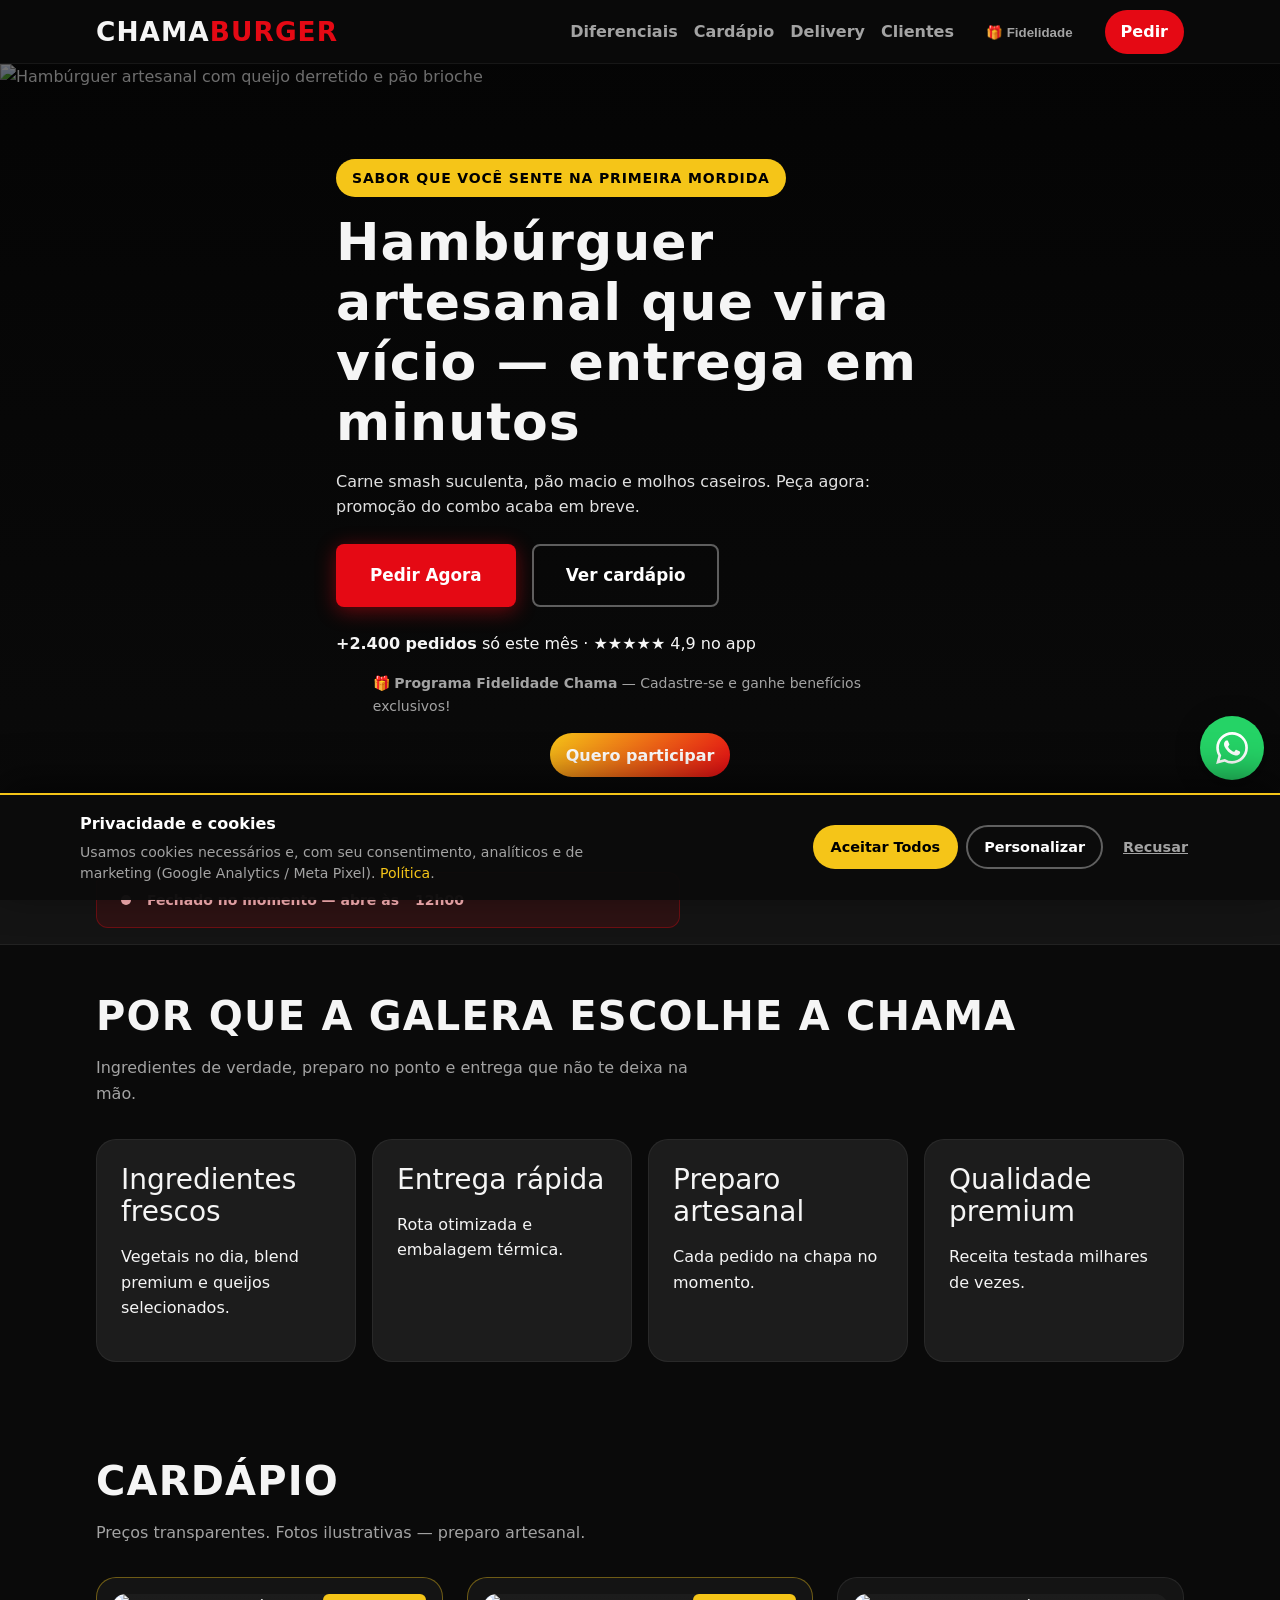
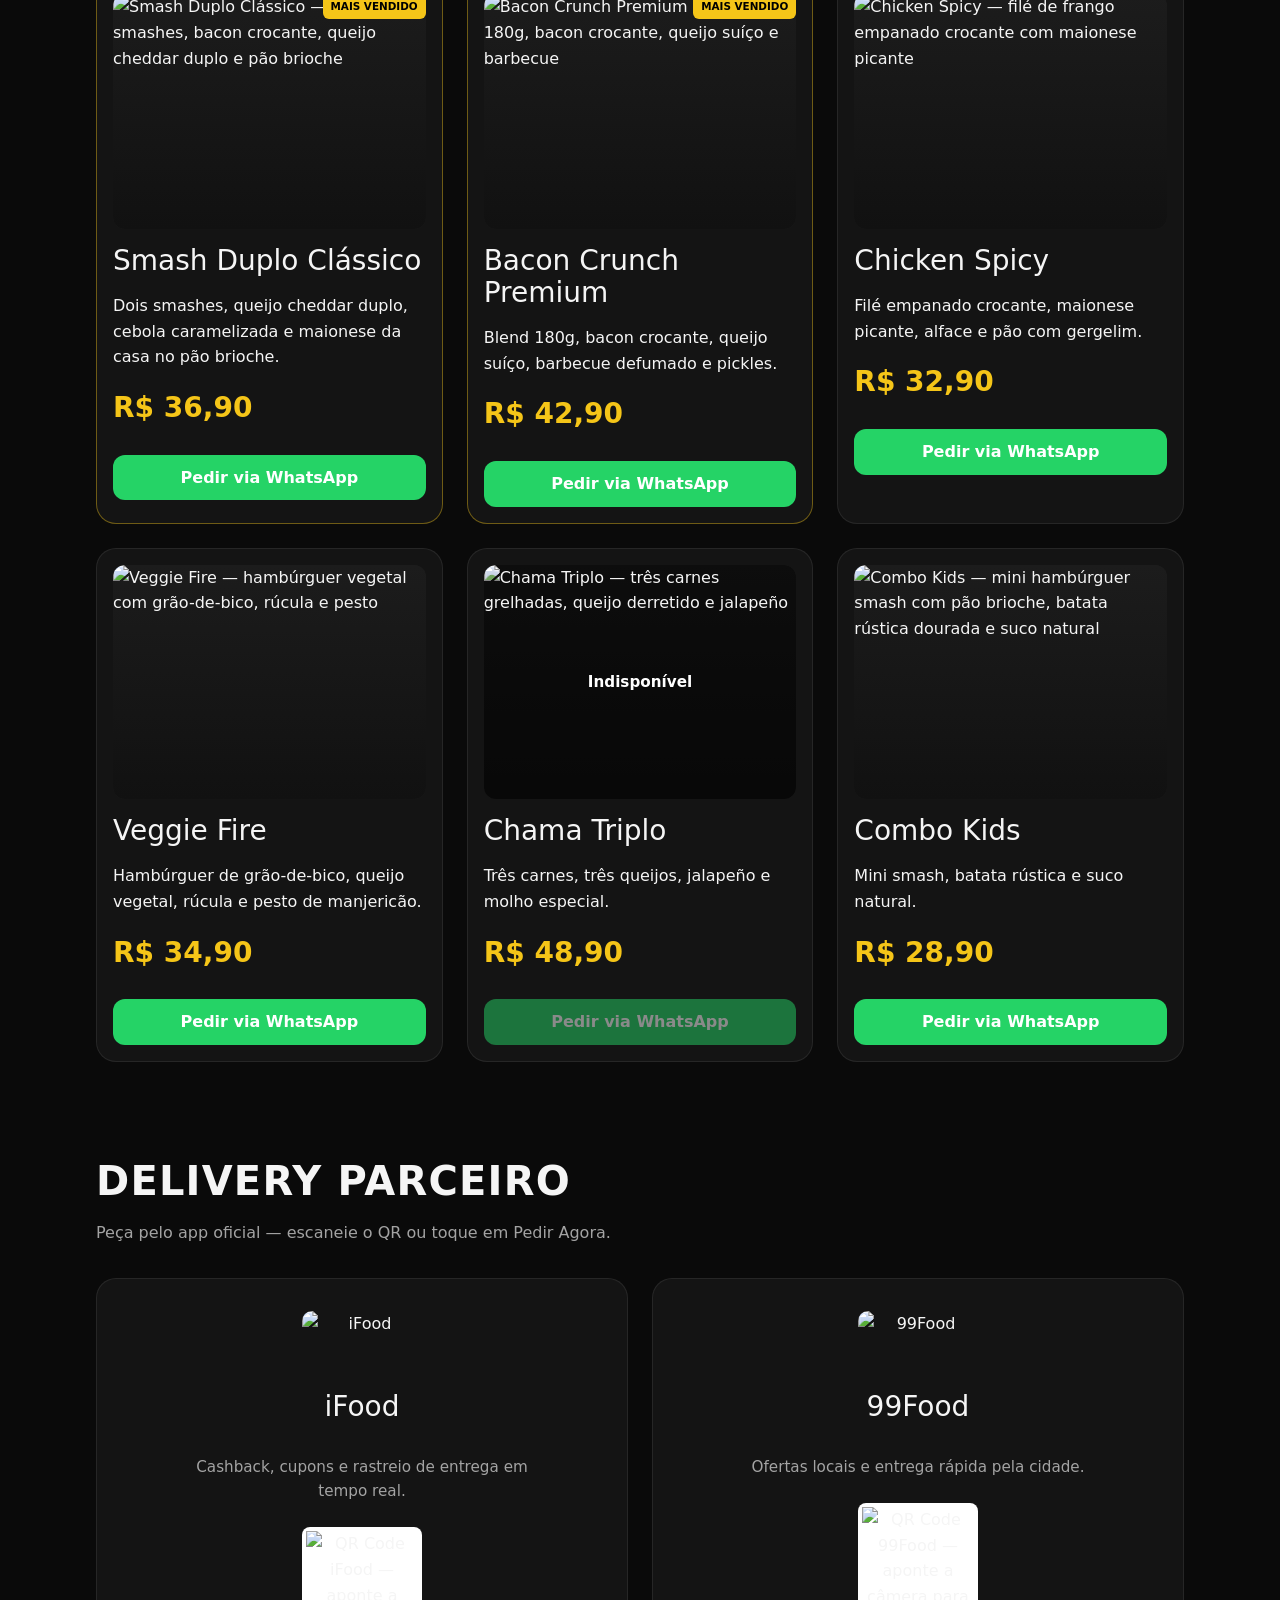
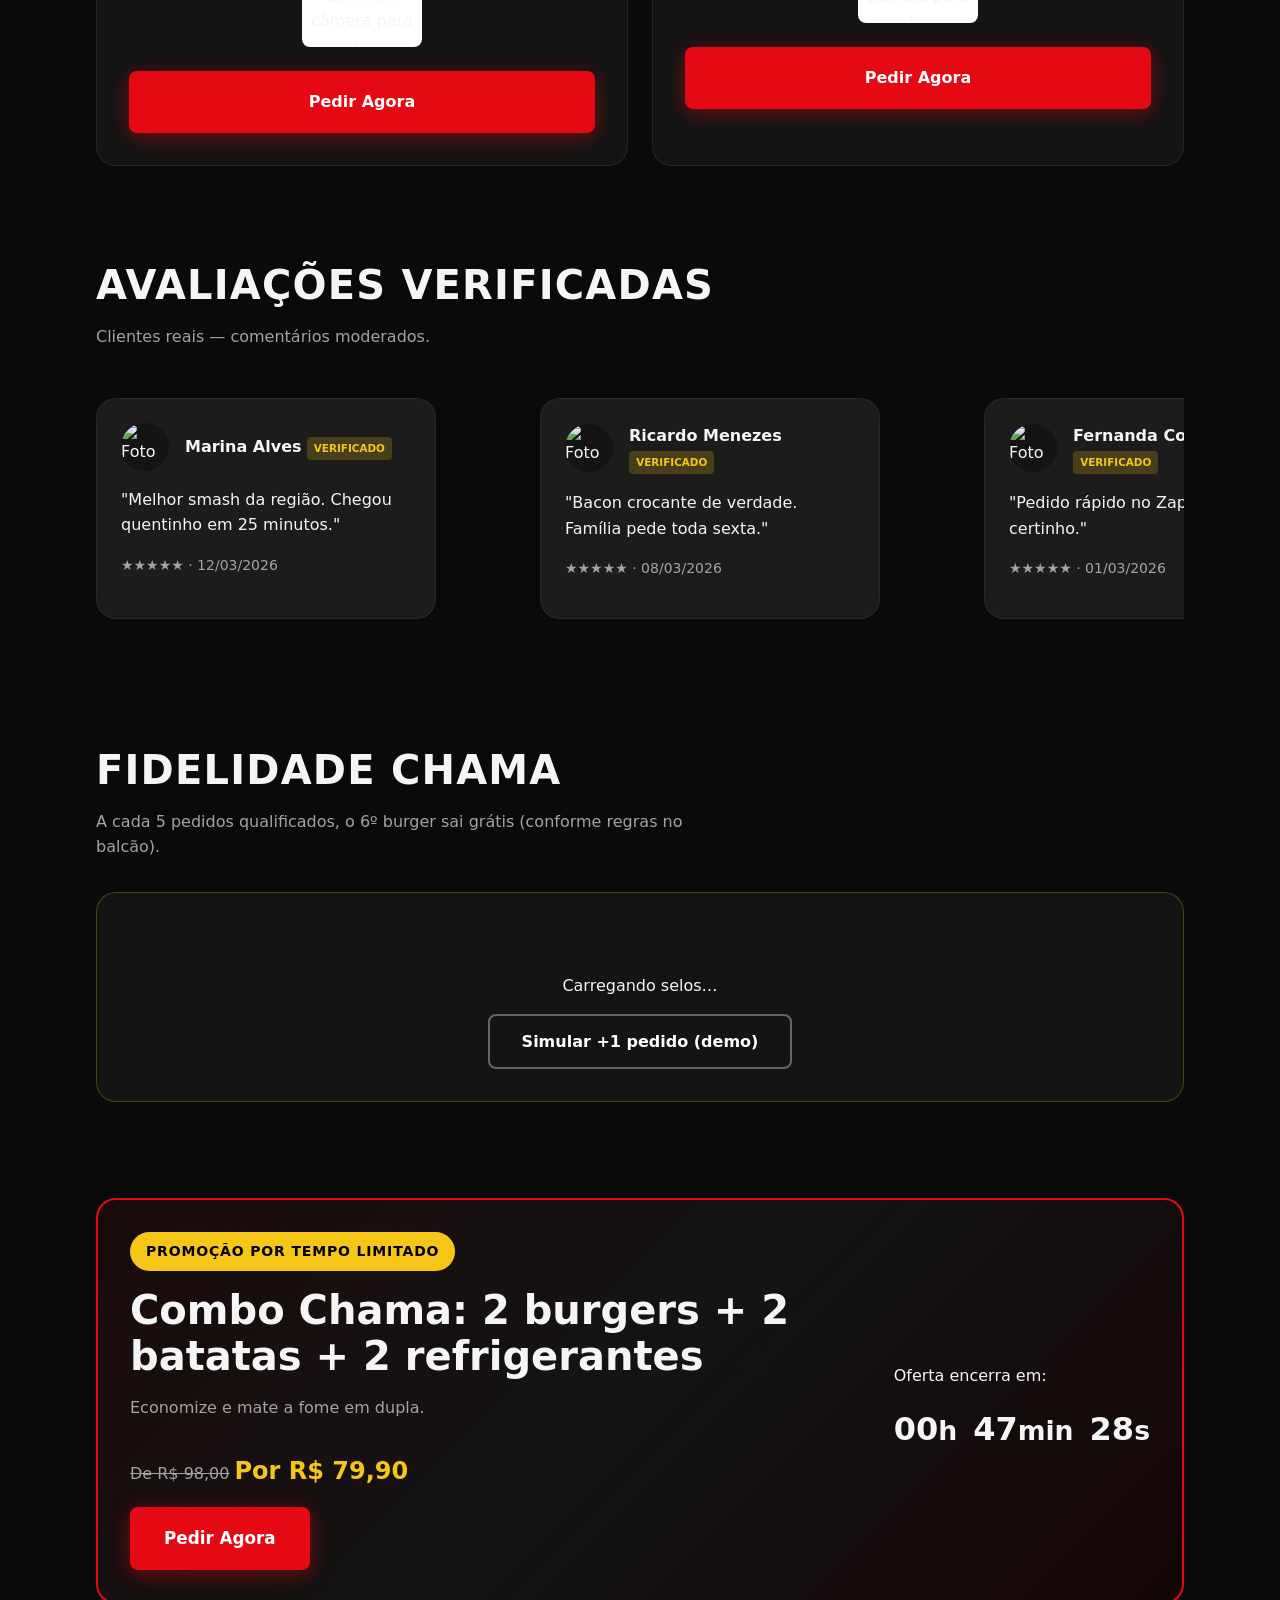
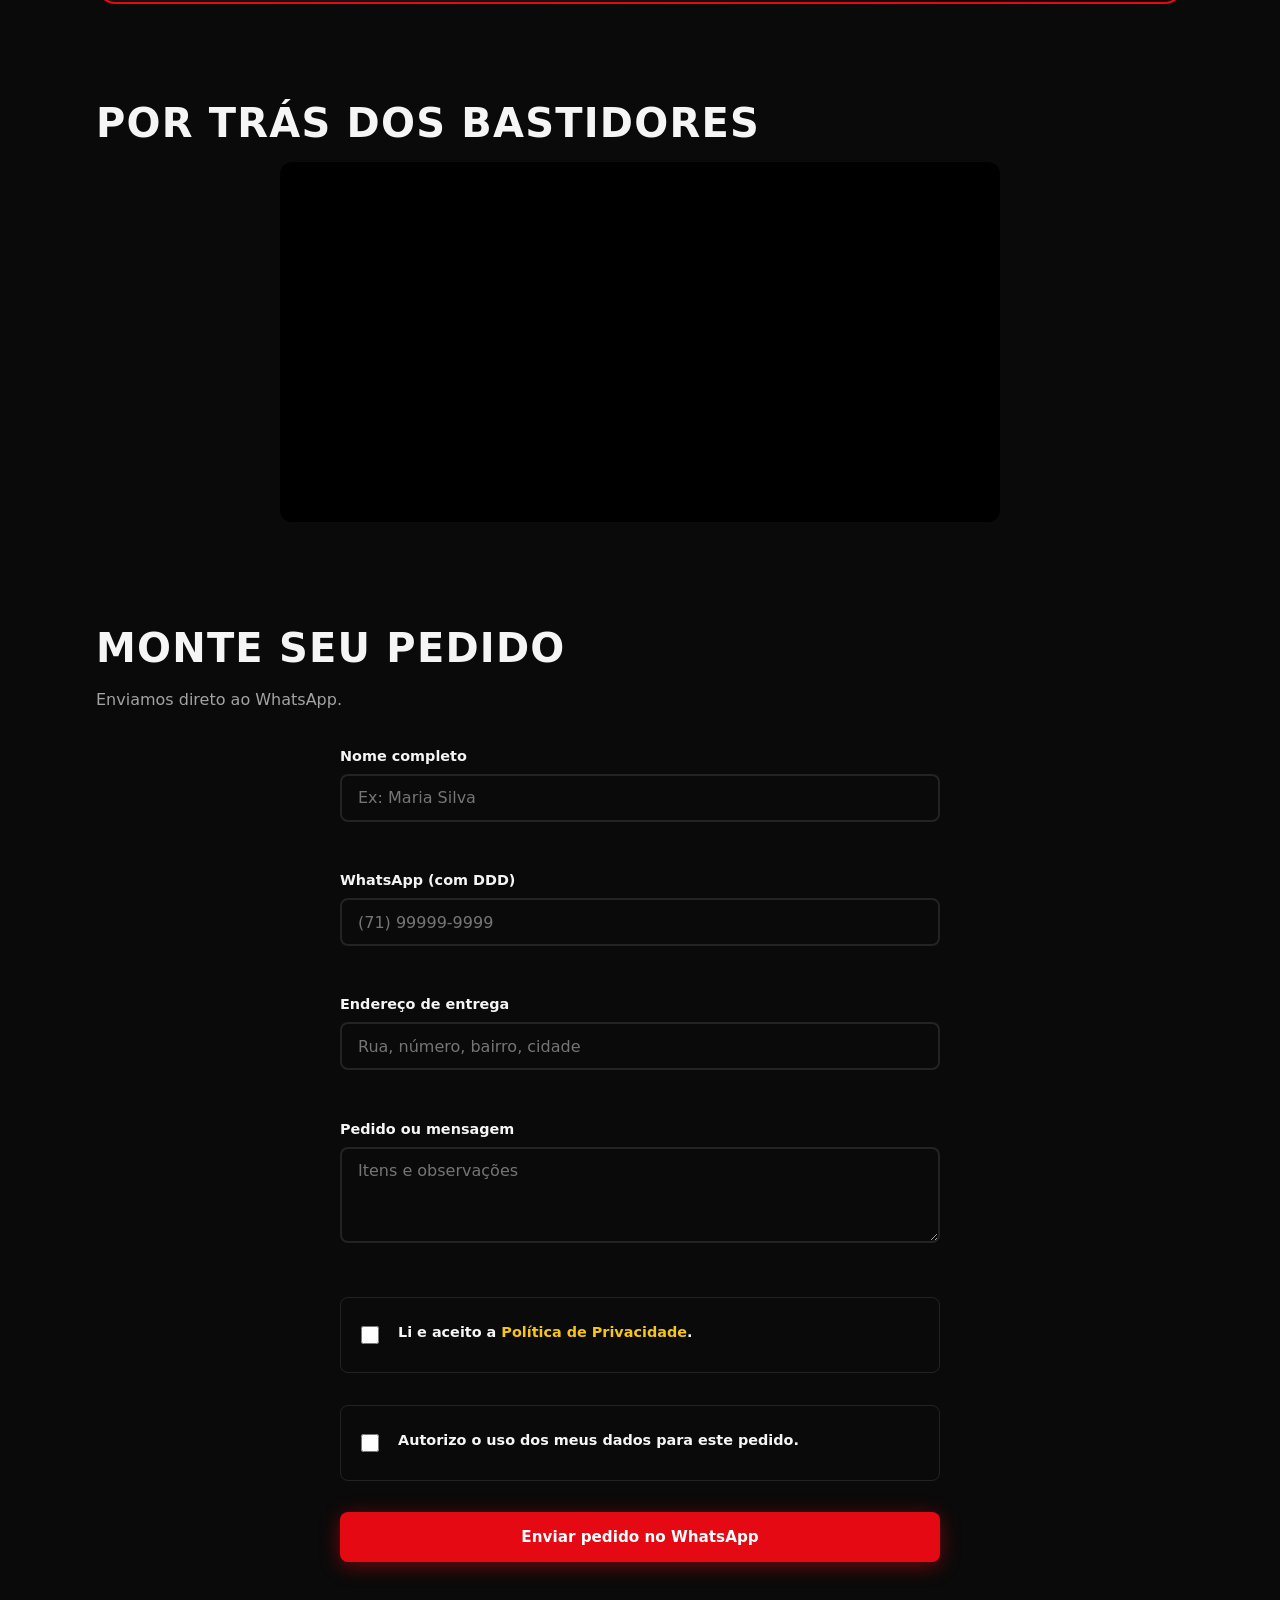
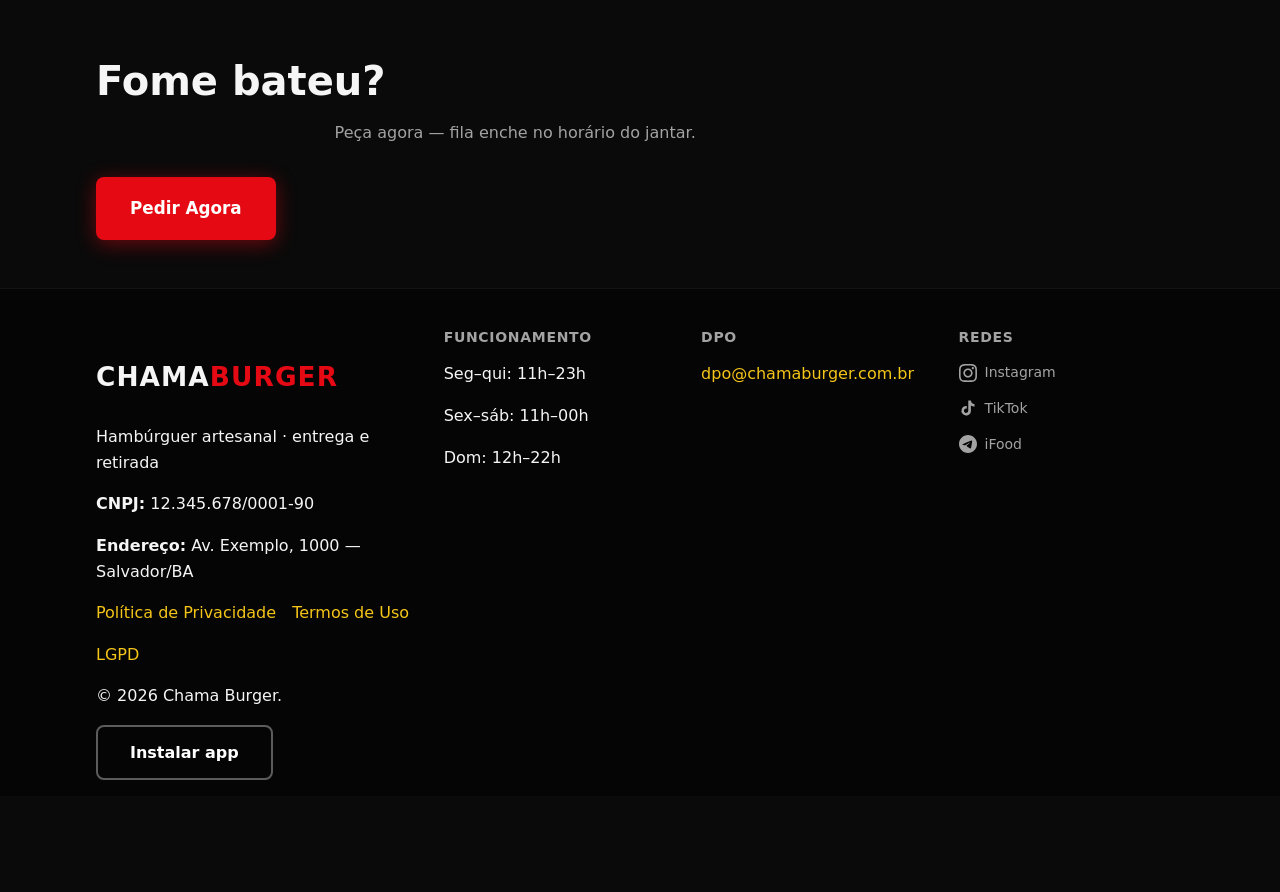
==== commit 101f432f: "mudança" ====
--- a/hamburgueria-2026/index.html
+++ b/hamburgueria-2026/index.html
@@ -4,7 +4,7 @@
   <meta charset="UTF-8">
   <meta name="viewport" content="width=device-width, initial-scale=1.0">
   <meta http-equiv="Cache-Control" content="public, max-age=3600">
-  <meta http-equiv="Content-Security-Policy" content="default-src 'self'; script-src 'self' 'unsafe-inline' https://www.googletagmanager.com https://www.google-analytics.com https://connect.facebook.net; style-src 'self' 'unsafe-inline'; img-src 'self' data: https://images.unsplash.com https://api.qrserver.com; connect-src 'self' https://api.ipify.org https://www.google-analytics.com https://www.googletagmanager.com https://connect.facebook.net; font-src 'self' data:; media-src 'self' https://storage.googleapis.com;">
+  <meta http-equiv="Content-Security-Policy" content="default-src 'self'; script-src 'self' 'unsafe-inline' https://www.googletagmanager.com https://www.google-analytics.com https://connect.facebook.net; style-src 'self' 'unsafe-inline'; img-src 'self' data: https://images.unsplash.com https://api.qrserver.com; connect-src 'self' https://api.ipify.org https://www.google-analytics.com https://www.googletagmanager.com https://connect.facebook.net https://sheetdb.io; font-src 'self' data:; media-src 'self' https://storage.googleapis.com;">
   <meta http-equiv="X-Frame-Options" content="DENY">
   <meta http-equiv="Referrer-Policy" content="strict-origin-when-cross-origin">
   <meta name="description" content="Hambúrgueres artesanais em Salvador. Peça pelo WhatsApp, delivery iFood e 99Food. Ingredientes frescos e entrega rápida.">
@@ -65,6 +65,7 @@
           <li><a href="#cardapio">Cardápio</a></li>
           <li><a href="#delivery">Delivery</a></li>
           <li><a href="#depoimentos">Clientes</a></li>
+          <li><button type="button" class="nav-fidelidade" onclick="FidelidadeChama.abrir()" aria-label="Programa de Fidelidade">🎁 Fidelidade</button></li>
           <li><a href="#pedido" class="nav-cta">Pedir</a></li>
         </ul>
       </nav>
@@ -76,6 +77,7 @@
       <ul>
         <li><a href="#cardapio">Cardápio</a></li>
         <li><a href="#delivery">Delivery</a></li>
+        <li><button type="button" class="nav-fidelidade" onclick="FidelidadeChama.abrir()">🎁 Fidelidade</button></li>
         <li><a href="#pedido">Fazer pedido</a></li>
       </ul>
     </div>
@@ -100,6 +102,10 @@
           <a href="#cardapio" class="btn btn-outline btn-lg">Ver cardápio</a>
         </div>
         <p class="hero-proof" data-animate><strong>+2.400 pedidos</strong> só este mês · <span class="stars" aria-hidden="true">★★★★★</span> 4,9 no app</p>
+        <div class="hero-fidelidade" data-animate>
+          <p>🎁 <strong>Programa Fidelidade Chama</strong> — Cadastre-se e ganhe benefícios exclusivos!</p>
+          <button type="button" class="btn btn-sm btn-fidelidade" onclick="FidelidadeChama.abrir()">Quero participar</button>
+        </div>
       </div>
     </section>
 
@@ -138,7 +144,10 @@
       <div class="container">
         <h2 id="cardapio-title" class="section-title" data-animate>Cardápio</h2>
         <p class="section-lead" data-animate>Preços transparentes. Fotos ilustrativas — preparo artesanal.</p>
-        <div class="menu-grid">
+        <!-- Mudança 4: id="menu-grid-dinamico" — cardapio-loader.js substitui este conteúdo
+             com os dados de data/cardapio.json. O conteúdo estático abaixo é o fallback
+             caso fetch falhe (sem servidor / arquivo local). -->
+        <div class="menu-grid" id="menu-grid-dinamico">
           <article class="menu-card menu-card--hit" data-animate>
             <span class="menu-badge">Mais vendido</span>
             <figure class="menu-card__media">
@@ -205,8 +214,9 @@
           <article class="menu-card" data-animate>
             <figure class="menu-card__media">
               <picture>
-                <source type="image/webp" srcset="https://images.unsplash.com/photo-1571091718767-18b5b1457add?w=800&q=80&fm=webp">
-                <img src="https://images.unsplash.com/photo-1571091718767-18b5b1457add?w=800&q=80&fm=jpg" width="800" height="600" loading="lazy" alt="Combo Kids — mini hambúrguer com batata e suco">
+                <source type="image/avif" srcset="https://images.unsplash.com/photo-1551782450-a2132b4ba21d?w=800&q=80&fm=avif">
+                <source type="image/webp" srcset="https://images.unsplash.com/photo-1551782450-a2132b4ba21d?w=800&q=80&fm=webp">
+                <img src="https://images.unsplash.com/photo-1551782450-a2132b4ba21d?w=800&q=80&fm=jpg" width="800" height="600" loading="lazy" alt="Combo Kids — mini hambúrguer smash com pão brioche, batata rústica dourada e suco natural">
               </picture>
             </figure>
             <h3 class="h3">Combo Kids</h3>
@@ -215,36 +225,30 @@
             <a href="#" class="btn btn-whatsapp menu-wa" role="button" data-product="Combo Kids" data-price="R$ 28,90">Pedir via WhatsApp</a>
           </article>
         </div>
-      </div>
-    </section>
-
-    <div class="cta-stripe">
-      <div class="container">
-        <a href="#pedido" class="btn btn-primary btn-lg cta-pedir-agora">Pedir Agora</a>
-      </div>
-    </div>
+    </section>
 
     <section id="delivery" class="section delivery" aria-labelledby="delivery-title">
       <div class="container">
         <h2 id="delivery-title" class="section-title" data-animate>Delivery parceiro</h2>
         <p class="section-lead" data-animate>Peça pelo app oficial — escaneie o QR ou toque em Pedir Agora.</p>
         <div class="delivery-grid">
+          <!-- Mudança 2: logos SVG locais (assets/logos/), max-width 120px, cores de marca -->
           <article class="delivery-card-v2" data-animate>
-            <div class="delivery-card-v2__logo" aria-label="Logo iFood">
-              <svg viewBox="0 0 200 48" xmlns="http://www.w3.org/2000/svg" role="img"><title>iFood</title><rect width="200" height="48" rx="8" fill="#EA1D2C"/><text x="100" y="33" text-anchor="middle" fill="#fff" font-family="system-ui,Arial,sans-serif" font-size="22" font-weight="800">iFood</text></svg>
+            <div class="delivery-card-v2__logo">
+              <img src="assets/logos/ifood.svg" width="120" height="56" alt="iFood" loading="lazy">
             </div>
             <h3 class="h3">iFood</h3>
-            <p>Cashback, cupons e rastreio de entrega.</p>
-            <div class="delivery-qr"><img id="qr-ifood" src="" width="112" height="112" loading="lazy" alt="QR Code iFood"></div>
+            <p>Cashback, cupons e rastreio de entrega em tempo real.</p>
+            <div class="delivery-qr"><img id="qr-ifood" src="" width="112" height="112" loading="lazy" alt="QR Code iFood — aponte a câmera para abrir"></div>
             <a id="delivery-ifood" class="btn btn-primary btn-block" href="#" target="_blank" rel="noopener noreferrer">Pedir Agora</a>
           </article>
           <article class="delivery-card-v2" data-animate>
-            <div class="delivery-card-v2__logo" aria-label="Logo 99Food">
-              <svg viewBox="0 0 200 48" xmlns="http://www.w3.org/2000/svg" role="img"><title>99Food</title><rect width="200" height="48" rx="8" fill="#FF6B00"/><text x="100" y="34" text-anchor="middle" fill="#fff" font-family="system-ui,Arial,sans-serif" font-size="26" font-weight="800">99</text></svg>
+            <div class="delivery-card-v2__logo">
+              <img src="assets/logos/99food.svg" width="120" height="56" alt="99Food" loading="lazy">
             </div>
             <h3 class="h3">99Food</h3>
-            <p>Ofertas locais e entrega rápida.</p>
-            <div class="delivery-qr"><img id="qr-99" src="" width="112" height="112" loading="lazy" alt="QR Code 99Food"></div>
+            <p>Ofertas locais e entrega rápida pela cidade.</p>
+            <div class="delivery-qr"><img id="qr-99" src="" width="112" height="112" loading="lazy" alt="QR Code 99Food — aponte a câmera para abrir"></div>
             <a id="delivery-99" class="btn btn-primary btn-block" href="#" target="_blank" rel="noopener noreferrer">Pedir Agora</a>
           </article>
         </div>
@@ -259,69 +263,70 @@
           <div class="reviews-track">
             <figure class="review-card" data-animate>
               <div class="review-card__head">
-                <img class="review-card__avatar" src="https://images.unsplash.com/photo-1494790108377-be9c29b29330?w=96&q=80&fm=avif" width="48" height="48" loading="lazy" alt="">
+                <img class="review-card__avatar" src="https://images.unsplash.com/photo-1494790108377-be9c29b29330?w=96&q=80&fm=avif" width="48" height="48" loading="lazy" alt="Foto de Marina Alves">
                 <div class="review-card__head-text">
                   <strong>Marina Alves</strong>
                   <span class="review-badge">Verificado</span>
                 </div>
               </div>
-              <p>“Melhor smash da região. Chegou quentinho em 25 minutos.”</p>
+              <p>"Melhor smash da região. Chegou quentinho em 25 minutos."</p>
+              <!-- FIX [Baixo Acessibilidade]: aria-label adicionado em todos os review-meta -->
               <p class="review-meta" aria-label="5 estrelas">★★★★★ · 12/03/2026</p>
             </figure>
             <figure class="review-card" data-animate>
               <div class="review-card__head">
-                <img class="review-card__avatar" src="https://images.unsplash.com/photo-1507003211169-0a1dd7228f2d?w=96&q=80&fm=avif" width="48" height="48" loading="lazy" alt="">
+                <img class="review-card__avatar" src="https://images.unsplash.com/photo-1507003211169-0a1dd7228f2d?w=96&q=80&fm=avif" width="48" height="48" loading="lazy" alt="Foto de Ricardo Menezes">
                 <div class="review-card__head-text">
                   <strong>Ricardo Menezes</strong>
                   <span class="review-badge">Verificado</span>
                 </div>
               </div>
-              <p>“Bacon crocante de verdade. Família pede toda sexta.”</p>
-              <p class="review-meta">★★★★★ · 08/03/2026</p>
+              <p>"Bacon crocante de verdade. Família pede toda sexta."</p>
+              <p class="review-meta" aria-label="5 estrelas">★★★★★ · 08/03/2026</p>
             </figure>
             <figure class="review-card" data-animate>
               <div class="review-card__head">
-                <img class="review-card__avatar" src="https://images.unsplash.com/photo-1438761681033-6461ffad8d80?w=96&q=80&fm=avif" width="48" height="48" loading="lazy" alt="">
+                <img class="review-card__avatar" src="https://images.unsplash.com/photo-1438761681033-6461ffad8d80?w=96&q=80&fm=avif" width="48" height="48" loading="lazy" alt="Foto de Fernanda Costa">
                 <div class="review-card__head-text">
                   <strong>Fernanda Costa</strong>
                   <span class="review-badge">Verificado</span>
                 </div>
               </div>
-              <p>“Pedido rápido no Zap e sempre certinho.”</p>
-              <p class="review-meta">★★★★★ · 01/03/2026</p>
+              <p>"Pedido rápido no Zap e sempre certinho."</p>
+              <p class="review-meta" aria-label="5 estrelas">★★★★★ · 01/03/2026</p>
             </figure>
             <figure class="review-card" data-animate>
               <div class="review-card__head">
-                <img class="review-card__avatar" src="https://images.unsplash.com/photo-1500648767791-00dcc994a43e?w=96&q=80&fm=avif" width="48" height="48" loading="lazy" alt="">
+                <img class="review-card__avatar" src="https://images.unsplash.com/photo-1500648767791-00dcc994a43e?w=96&q=80&fm=avif" width="48" height="48" loading="lazy" alt="Foto de Paulo Santos">
                 <div class="review-card__head-text">
                   <strong>Paulo Santos</strong>
                   <span class="review-badge">Verificado</span>
                 </div>
               </div>
-              <p>“Combo Chama vale cada centavo. Entrega no prazo.”</p>
-              <p class="review-meta">★★★★★ · 28/02/2026</p>
+              <p>"Combo Chama vale cada centavo. Entrega no prazo."</p>
+              <p class="review-meta" aria-label="5 estrelas">★★★★★ · 28/02/2026</p>
             </figure>
             <figure class="review-card" data-animate>
               <div class="review-card__head">
-                <img class="review-card__avatar" src="https://images.unsplash.com/photo-1544005313-94ddf0286df2?w=96&q=80&fm=avif" width="48" height="48" loading="lazy" alt="">
+                <img class="review-card__avatar" src="https://images.unsplash.com/photo-1544005313-94ddf0286df2?w=96&q=80&fm=avif" width="48" height="48" loading="lazy" alt="Foto de Juliana Rocha">
                 <div class="review-card__head-text">
                   <strong>Juliana Rocha</strong>
                   <span class="review-badge">Verificado</span>
                 </div>
               </div>
-              <p>“Veggie Fire surpreendeu. Molho pesto impecável.”</p>
-              <p class="review-meta">★★★★☆ · 20/02/2026</p>
+              <p>"Veggie Fire surpreendeu. Molho pesto impecável."</p>
+              <p class="review-meta" aria-label="4 estrelas">★★★★☆ · 20/02/2026</p>
             </figure>
             <figure class="review-card" data-animate>
               <div class="review-card__head">
-                <img class="review-card__avatar" src="https://images.unsplash.com/photo-1472099645785-5658abf4ff4e?w=96&q=80&fm=avif" width="48" height="48" loading="lazy" alt="">
+                <img class="review-card__avatar" src="https://images.unsplash.com/photo-1472099645785-5658abf4ff4e?w=96&q=80&fm=avif" width="48" height="48" loading="lazy" alt="Foto de Bruno Lima">
                 <div class="review-card__head-text">
                   <strong>Bruno Lima</strong>
                   <span class="review-badge">Verificado</span>
                 </div>
               </div>
-              <p>“Melhor atendimento em delivery da região.”</p>
-              <p class="review-meta">★★★★★ · 15/02/2026</p>
+              <p>"Melhor atendimento em delivery da região."</p>
+              <p class="review-meta" aria-label="5 estrelas">★★★★★ · 15/02/2026</p>
             </figure>
           </div>
         </div>
@@ -366,37 +371,11 @@
       <div class="container">
         <h2 id="video-title" class="section-title" data-animate>Por trás dos bastidores</h2>
         <div class="video-wrap" data-animate>
-          <video controls width="720" playsinline poster="https://images.unsplash.com/photo-1568901346375-23c9450c58cd?w=1280&q=80">
-            <source src="https://storage.googleapis.com/gtv-videos-bucket/sample/ForBiggerBlazes.mp4" type="video/mp4">
-            <track kind="captions" srclang="pt-BR" label="Português (Brasil)" src="assets/captions.vtt" default>
+          <video controls width="720" playsinline preload="metadata" poster="https://images.unsplash.com/photo-1568901346375-23c9450c58cd?w=1280&q=80" aria-label="Vídeo do preparo de hambúrguer artesanal">
+            <source src="https://videos.pexels.com/video-files/856979/856979-hd_1920_1080_30fps.mp4" type="video/mp4">
+            <source src="https://videos.pexels.com/video-files/856979/856979-hd_1920_1080_30fps.webm" type="video/webm">
+            <p>Seu navegador não suporta vídeo. <a href="https://videos.pexels.com/video-files/856979/856979-hd_1920_1080_30fps.mp4" download>Baixe o vídeo</a></p>
           </video>
-        </div>
-      </div>
-    </section>
-
-    <section id="checkout" class="section checkout-section" aria-labelledby="checkout-title">
-      <div class="container">
-        <h2 id="checkout-title" class="section-title" data-animate>Pagamento (demonstração)</h2>
-        <p class="section-lead" data-animate>Simulação de checkout — em produção, integre gateway homologado.</p>
-        <div class="checkout-grid">
-          <div class="checkout-card" data-animate>
-            <h3 class="h3">PIX</h3>
-            <div class="pix-placeholder" aria-hidden="true">QR</div>
-            <label for="pix-key">Chave PIX</label>
-            <input type="text" id="pix-key" class="form-group" placeholder="E-mail ou telefone" autocomplete="off">
-          </div>
-          <div class="checkout-card" data-animate>
-            <h3 class="h3">Cartão</h3>
-            <label for="checkout-card-num">Número</label>
-            <input type="text" id="checkout-card-num" inputmode="numeric" maxlength="19" placeholder="0000 0000 0000 0000" autocomplete="cc-number">
-            <label for="checkout-card-name">Nome</label>
-            <input type="text" id="checkout-card-name" autocomplete="cc-name">
-          </div>
-          <div class="checkout-card" data-animate>
-            <h3 class="h3">Boleto</h3>
-            <label for="checkout-boleto-cpf">CPF</label>
-            <input type="text" id="checkout-boleto-cpf" inputmode="numeric" maxlength="14" placeholder="000.000.000-00">
-          </div>
         </div>
       </div>
     </section>
@@ -494,9 +473,24 @@
       <div>
         <h3 class="footer-heading">Redes</h3>
         <ul class="footer-social">
-          <li><a href="https://www.instagram.com/" target="_blank" rel="noopener noreferrer">Instagram</a></li>
-          <li><a href="https://www.tiktok.com/" target="_blank" rel="noopener noreferrer">TikTok</a></li>
-          <li><a href="https://www.ifood.com.br/" target="_blank" rel="noopener noreferrer">iFood</a></li>
+          <li>
+            <a href="https://www.instagram.com/" target="_blank" rel="noopener noreferrer" aria-label="Instagram">
+              <svg width="18" height="18" viewBox="0 0 24 24" fill="currentColor" aria-hidden="true"><path d="M12 2.163c3.204 0 3.584.012 4.85.07 3.252.148 4.771 1.691 4.919 4.919.058 1.265.069 1.645.069 4.849 0 3.205-.012 3.584-.069 4.849-.149 3.225-1.664 4.771-4.919 4.919-1.266.058-1.644.07-4.85.07-3.204 0-3.584-.012-4.849-.07-3.26-.149-4.771-1.699-4.919-4.92-.058-1.265-.07-1.644-.07-4.849 0-3.204.013-3.583.07-4.849.149-3.227 1.664-4.771 4.919-4.919 1.266-.057 1.645-.069 4.849-.069zm0-2.163c-3.259 0-3.667.014-4.947.072-4.358.2-6.78 2.618-6.98 6.98-.059 1.281-.073 1.689-.073 4.948 0 3.259.014 3.668.072 4.948.2 4.358 2.618 6.78 6.98 6.98 1.281.058 1.689.072 4.948.072 3.259 0 3.668-.014 4.948-.072 4.354-.2 6.782-2.618 6.979-6.98.059-1.28.073-1.689.073-4.948 0-3.259-.014-3.667-.072-4.947-.196-4.354-2.617-6.78-6.979-6.98-1.281-.059-1.69-.073-4.949-.073zm0 5.838c-3.403 0-6.162 2.759-6.162 6.162s2.759 6.163 6.162 6.163 6.162-2.759 6.162-6.163c0-3.403-2.759-6.162-6.162-6.162zm0 10.162c-2.209 0-4-1.79-4-4 0-2.209 1.791-4 4-4s4 1.791 4 4c0 2.21-1.791 4-4 4zm6.406-11.845c-.796 0-1.441.645-1.441 1.44s.645 1.44 1.441 1.44c.795 0 1.439-.645 1.439-1.44s-.644-1.44-1.439-1.44z"/></svg>
+              Instagram
+            </a>
+          </li>
+          <li>
+            <a href="https://www.tiktok.com/" target="_blank" rel="noopener noreferrer" aria-label="TikTok">
+              <svg width="18" height="18" viewBox="0 0 24 24" fill="currentColor" aria-hidden="true"><path d="M19.59 6.69a4.83 4.83 0 01-3.77-4.25V2h-3.45v13.67a2.89 2.89 0 01-5.2 1.74 2.89 2.89 0 012.31-4.64 2.93 2.93 0 01.88.13V9.4a6.84 6.84 0 00-1-.05A6.33 6.33 0 005 20.1a6.34 6.34 0 0010.86-4.43v-7a8.16 8.16 0 004.77 1.52v-3.4a4.85 4.85 0 01-1-.1z"/></svg>
+              TikTok
+            </a>
+          </li>
+          <li>
+            <a href="https://www.ifood.com.br/" target="_blank" rel="noopener noreferrer" aria-label="iFood">
+              <svg width="18" height="18" viewBox="0 0 24 24" fill="currentColor" aria-hidden="true"><path d="M12 0C5.373 0 0 5.373 0 12s5.373 12 12 12 12-5.373 12-12S18.627 0 12 0zm5.562 8.161c-.18 1.897-.962 6.502-1.359 8.627-.168.9-.5 1.201-.82 1.23-.696.064-1.225-.46-1.901-.903-1.056-.693-1.653-1.124-2.678-1.8-1.185-.78-.417-1.21.258-1.91.177-.184 3.247-2.977 3.307-3.23.007-.032.014-.15-.056-.212s-.174-.041-.249-.024c-.106.024-1.793 1.14-5.061 3.345-.48.33-.913.49-1.302.48-.428-.008-1.252-.241-1.865-.44-.752-.245-1.349-.374-1.297-.789.027-.216.325-.437.893-.663 3.498-1.524 5.83-2.529 6.998-3.014 3.332-1.386 4.025-1.627 4.476-1.635z"/></svg>
+              iFood
+            </a>
+          </li>
         </ul>
       </div>
     </div>
@@ -506,11 +500,12 @@
     </div>
   </footer>
 
-  <a href="#" class="whatsapp-float" id="whatsapp-float" aria-label="WhatsApp: pedir pedido" title="WhatsApp">
+  <a href="#" class="whatsapp-float" id="whatsapp-float" aria-label="WhatsApp: fazer pedido" title="WhatsApp">
     <svg width="32" height="32" viewBox="0 0 24 24" fill="currentColor" aria-hidden="true"><path d="M17.472 14.382c-.297-.149-1.758-.867-2.03-.967-.273-.099-.471-.148-.67.15-.197.297-.767.966-.94 1.164-.173.199-.347.223-.644.075-.297-.15-1.255-.463-2.39-1.475-.883-.788-1.48-1.761-1.653-2.059-.173-.297-.018-.458.13-.606.134-.133.298-.347.446-.52.149-.174.198-.298.298-.497.099-.198.05-.371-.025-.52-.075-.149-.669-1.612-.916-2.207-.242-.579-.487-.5-.669-.51-.173-.008-.371-.01-.57-.01-.198 0-.52.074-.792.372-.272.297-1.04 1.016-1.04 2.479 0 1.462 1.065 2.875 1.213 3.074.149.198 2.096 3.2 5.077 4.487.709.306 1.262.489 1.694.625.712.227 1.36.195 1.871.118.571-.085 1.758-.719 2.006-1.413.248-.694.248-1.289.173-1.413-.074-.124-.272-.198-.57-.347m-5.421 7.403h-.004a9.87 9.87 0 01-5.031-1.378l-.361-.214-3.741.982.998-3.648-.235-.374a9.86 9.86 0 01-1.51-5.26c.001-5.45 4.436-9.884 9.888-9.884 2.64 0 5.122 1.03 6.988 2.898a9.825 9.825 0 012.893 6.994c-.003 5.45-4.435 9.884-9.885 9.884m8.413-18.297A11.815 11.815 0 0012.05 0C5.495 0 .16 5.335.157 11.892c0 2.096.547 4.142 1.588 5.945L.057 24l6.305-1.654a11.882 11.882 0 005.683 1.448h.005c6.554 0 11.89-5.335 11.893-11.893a11.821 11.821 0 00-3.48-8.413z"/></svg>
   </a>
 
-  <div id="lgpd-banner" class="lgpd-banner" role="dialog" aria-labelledby="lgpd-banner-title" hidden>
+  <!-- FIX [Médio Acessibilidade]: aria-modal="true" e aria-describedby adicionados ao banner LGPD -->
+  <div id="lgpd-banner" class="lgpd-banner" role="dialog" aria-modal="true" aria-labelledby="lgpd-banner-title" aria-describedby="lgpd-banner-desc" hidden>
     <div class="lgpd-banner-inner">
       <div>
         <p id="lgpd-banner-title" class="lgpd-banner-title">Privacidade e cookies</p>
@@ -524,7 +519,7 @@
     </div>
   </div>
 
-  <div id="lgpd-modal" class="lgpd-modal" role="dialog" aria-labelledby="lgpd-modal-title" hidden>
+  <div id="lgpd-modal" class="lgpd-modal" role="dialog" aria-modal="true" aria-labelledby="lgpd-modal-title" hidden>
     <div class="lgpd-modal-panel">
       <div class="lgpd-modal-head">
         <h2 id="lgpd-modal-title" class="lgpd-modal-title">Preferências</h2>
@@ -555,6 +550,8 @@
   <script src="js/menu-dinamico.js"></script>
   <script src="js/fidelidade.js"></script>
   <script src="js/pwa.js"></script>
+  <!-- Mudança 4: carregamento do cardápio via JSON externo -->
+  <script src="js/cardapio-loader.js"></script>
   <script src="js/main.js" defer></script>
 </body>
-</html>
+</html>
--- a/hamburgueria-2026/css/main.css
+++ b/hamburgueria-2026/css/main.css
@@ -1,126 +1,124 @@
-@import url("tokens.css");
-
-*,
-*::before,
-*::after {
-  box-sizing: border-box;
-}
-
-html {
-  scroll-behavior: smooth;
-}
-
-@media (prefers-reduced-motion: reduce) {
-  html {
-    scroll-behavior: auto;
-  }
-  [data-animate] {
-    opacity: 1 !important;
-    transform: none !important;
-  }
-}
-
-body {
-  margin: 0;
-  font-family: var(--font-body);
-  font-size: var(--fs-body);
-  line-height: var(--lh-body);
-  color: var(--color-text);
-  background: var(--color-bg);
-  -webkit-font-smoothing: antialiased;
-}
-
-body.lgpd-banner-open {
-  padding-bottom: 9.5rem;
-}
-
-@media (min-width: 768px) {
-  body.lgpd-banner-open {
-    padding-bottom: 6rem;
-  }
-}
-
-img {
-  max-width: 100%;
-  height: auto;
-  display: block;
-}
-
-a {
-  color: var(--color-accent);
-  text-decoration: none;
-}
-
-a:hover {
-  text-decoration: underline;
-}
-
-/* Hierarquia tipográfica */
-h1,
-.h1 {
-  font-family: var(--font-display);
-  font-size: var(--fs-h1);
-  font-weight: var(--fw-bold);
-  line-height: var(--lh-tight);
-  letter-spacing: 0.02em;
-  margin: 0 0 var(--space-2);
-}
-
-h2,
-.h2 {
-  font-family: var(--font-display);
-  font-size: var(--fs-h2);
-  font-weight: var(--fw-semibold);
-  line-height: var(--lh-tight);
-  margin: 0 0 var(--space-2);
-}
-
-h3,
-.h3 {
-  font-family: var(--font-display);
-  font-size: var(--fs-h3);
-  font-weight: var(--fw-medium);
-  line-height: var(--lh-tight);
-  margin: 0 0 var(--space-1);
-}
-
-p,
-.section-lead {
-  max-width: var(--max-ch);
-}
-
-.skip-link {
-  position: absolute;
-  left: -9999px;
-  top: 0;
-  z-index: 9999;
-  padding: var(--space-2);
-  background: var(--color-accent);
-  color: #000;
-  font-weight: var(--fw-bold);
-}
-
-.skip-link:focus {
-  left: 0;
-}
-
-.container {
-  width: 100%;
-  max-width: var(--container-max);
-  margin-inline: auto;
-  padding-inline: var(--space-2);
-}
-
-section[id],
-main[id] {
-  scroll-margin-top: calc(var(--header-h) + 12px);
-}
-
-:focus-visible {
-  outline: 2px solid var(--color-focus);
-  outline-offset: 2px;
-}
-
-:focus:not(:focus-visible) {
-  outline: none;
-}
+   *,
+   *::before,
+   *::after {
+     box-sizing: border-box;
+   }
+   
+   html {
+     scroll-behavior: smooth;
+   }
+   
+   @media (prefers-reduced-motion: reduce) {
+     html {
+       scroll-behavior: auto;
+     }
+     [data-animate] {
+       opacity: 1 !important;
+       transform: none !important;
+     }
+   }
+   
+   body {
+     margin: 0;
+     font-family: var(--font-body);
+     font-size: var(--fs-body);
+     line-height: var(--lh-body);
+     color: var(--color-text);
+     background: var(--color-bg);
+     -webkit-font-smoothing: antialiased;
+   }
+   
+   body.lgpd-banner-open {
+     padding-bottom: 9.5rem;
+   }
+   
+   @media (min-width: 768px) {
+     body.lgpd-banner-open {
+       padding-bottom: 6rem;
+     }
+   }
+   
+   img {
+     max-width: 100%;
+     height: auto;
+     display: block;
+   }
+   
+   a {
+     color: var(--color-accent);
+     text-decoration: none;
+   }
+   
+   a:hover {
+     text-decoration: underline;
+   }
+   
+   /* Hierarquia tipográfica */
+   h1,
+   .h1 {
+     font-family: var(--font-display);
+     font-size: var(--fs-h1);
+     font-weight: var(--fw-bold);
+     line-height: var(--lh-tight);
+     letter-spacing: 0.02em;
+     margin: 0 0 var(--space-2);
+   }
+   
+   h2,
+   .h2 {
+     font-family: var(--font-display);
+     font-size: var(--fs-h2);
+     font-weight: var(--fw-semibold);
+     line-height: var(--lh-tight);
+     margin: 0 0 var(--space-2);
+   }
+   
+   h3,
+   .h3 {
+     font-family: var(--font-display);
+     font-size: var(--fs-h3);
+     font-weight: var(--fw-medium);
+     line-height: var(--lh-tight);
+     margin: 0 0 var(--space-1);
+   }
+   
+   p,
+   .section-lead {
+     max-width: var(--max-ch);
+   }
+   
+   .skip-link {
+     position: absolute;
+     left: -9999px;
+     top: 0;
+     z-index: 9999;
+     padding: var(--space-2);
+     background: var(--color-accent);
+     color: #000;
+     font-weight: var(--fw-bold);
+   }
+   
+   .skip-link:focus {
+     left: 0;
+   }
+   
+   .container {
+     width: 100%;
+     max-width: var(--container-max);
+     margin-inline: auto;
+     padding-inline: var(--space-2);
+   }
+   
+   section[id],
+   main[id] {
+     scroll-margin-top: calc(var(--header-h) + 12px);
+   }
+   
+   :focus-visible {
+     outline: 2px solid var(--color-focus);
+     outline-offset: 2px;
+   }
+   
+   :focus:not(:focus-visible) {
+     outline: none;
+   }
--- a/hamburgueria-2026/css/components.css
+++ b/hamburgueria-2026/css/components.css
@@ -59,6 +59,23 @@
   border-radius: var(--radius-pill);
 }
 
+.nav-fidelidade {
+  background: transparent;
+  color: var(--color-text-muted);
+  font-weight: var(--fw-semibold);
+  border: 1px solid var(--color-border);
+  padding: var(--space-1) var(--space-2);
+  border-radius: var(--radius-pill);
+  cursor: pointer;
+  transition: all var(--duration) var(--ease);
+}
+
+.nav-fidelidade:hover {
+  background: var(--color-primary);
+  color: #fff !important;
+  border-color: var(--color-primary);
+}
+
 .nav-toggle {
   width: var(--touch-min);
   height: var(--touch-min);
@@ -88,6 +105,9 @@
   left: 0;
   right: 0;
   top: var(--header-h);
+  /* FIX [Médio UX/Layout]: z-index explícito para garantir que o menu fique acima
+     de elementos com stacking context (hero, cards, etc.) */
+  z-index: 200;
   background: var(--color-surface);
   padding: var(--space-2);
 }
@@ -252,6 +272,37 @@
   margin-bottom: var(--space-3);
 }
 
+.hero-fidelidade {
+  display: flex;
+  align-items: center;
+  justify-content: center;
+  gap: var(--space-2);
+  flex-wrap: wrap;
+  margin-top: var(--space-2);
+}
+
+.hero-fidelidade p {
+  color: var(--color-text-muted);
+  font-size: var(--fs-small);
+  margin: 0;
+}
+
+.btn-fidelidade {
+  background: linear-gradient(135deg, #f5c518 0%, #e50914 100%);
+  color: #fff;
+  font-weight: var(--fw-bold);
+  border: none;
+  padding: var(--space-1) var(--space-2);
+  border-radius: var(--radius-pill);
+  cursor: pointer;
+  transition: transform var(--duration) var(--ease), box-shadow var(--duration) var(--ease);
+}
+
+.btn-fidelidade:hover {
+  transform: translateY(-2px);
+  box-shadow: 0 4px 12px rgba(229, 9, 20, 0.4);
+}
+
 /* Status aberto/fechado */
 .status-bar {
   padding: var(--space-2) 0;
@@ -313,27 +364,60 @@
   border-block: 1px solid rgba(255, 255, 255, 0.08);
 }
 
-/* Cardápio com fotos 4:3 */
+/* Cardápio com fotos 4:3 — Mudança 1 */
 .menu-grid {
   display: grid;
   gap: var(--space-3);
 }
 
-/* imagem: zoom hover 300ms */
+/* Mudança 1: aspect-ratio 4/3, object-fit cover, hover scale 300ms, fallback cinza */
 .menu-card__media {
   position: relative;
   aspect-ratio: 4 / 3;
   border-radius: var(--radius-md);
   overflow: hidden;
   margin: 0 0 var(--space-2);
+  /* Fundo cinza exibido enquanto a imagem carrega e como fallback */
   background: var(--color-surface-2);
 }
 
+/* Ícone de hambúrguer centralizado como fallback visual (pseudo-elemento) */
+.menu-card__media::before {
+  content: "";
+  position: absolute;
+  inset: 0;
+  background:
+    linear-gradient(180deg, var(--color-surface-2) 0%, #111 100%);
+  z-index: 0;
+}
+
 .menu-card__media img {
+  position: relative;
+  z-index: 1;
   width: 100%;
   height: 100%;
   object-fit: cover;
-  transition: transform var(--duration-slow) var(--ease);
+  /* Mudança 1: transition 300ms */
+  transition: transform 300ms var(--ease), opacity 300ms var(--ease);
+  opacity: 1;
+}
+
+.menu-card__media img[src=""],
+.menu-card__media img:not([src]) {
+  opacity: 0;
+}
+
+/* Mudança 1: fallback — quando imagem falha, exibe ícone de hambúrguer */
+.menu-card__media--fallback::after {
+  content: "🍔";
+  position: absolute;
+  inset: 0;
+  z-index: 2;
+  display: flex;
+  align-items: center;
+  justify-content: center;
+  font-size: 3rem;
+  background: var(--color-surface-2);
 }
 
 .menu-card:hover .menu-card__media img {
@@ -400,7 +484,7 @@
   margin: 0 0 var(--space-2);
 }
 
-/* Delivery — logos centralizados, gap 24px */
+/* Delivery — Mudança 2: logos SVG locais, 2 colunas desktop, 1 mobile, gap 24px */
 .delivery-grid {
   display: grid;
   gap: 24px;
@@ -422,21 +506,31 @@
   align-items: center;
   text-align: center;
   gap: var(--space-3);
-}
-
+  transition: box-shadow var(--duration) var(--ease), border-color var(--duration) var(--ease);
+}
+
+.delivery-card-v2:hover {
+  box-shadow: var(--shadow-card);
+  border-color: rgba(255, 255, 255, 0.18);
+}
+
+/* Mudança 2: logo no topo, max-width 120px */
 .delivery-card-v2__logo {
   width: 100%;
   max-width: 120px;
   display: flex;
   align-items: center;
   justify-content: center;
-  min-height: 72px;
-}
-
+  min-height: 56px;
+}
+
+.delivery-card-v2__logo img,
 .delivery-card-v2__logo svg {
   width: 100%;
   max-width: 120px;
   height: auto;
+  border-radius: 10px;
+  display: block;
 }
 
 .delivery-card-v2 p {
@@ -452,6 +546,9 @@
   background: #fff;
   border-radius: var(--radius-sm);
   padding: 4px;
+  display: flex;
+  align-items: center;
+  justify-content: center;
 }
 
 .delivery-card-v2 .delivery-qr img {
@@ -557,6 +654,12 @@
   border-color: var(--color-accent);
 }
 
+#fidelidade-msg {
+  text-align: center;
+  max-width: 100%;
+  margin: var(--space-2) auto;
+}
+
 /* Checkout */
 .checkout-section {
   background: var(--color-bg);
@@ -599,32 +702,37 @@
   color: #333;
 }
 
-/* Form — compacto (problema UX 3) */
+/* Form — Mudança 3: formulário compacto */
 .pedido-section .pedido-form {
+  /* Mudança 3: max-width 600px centralizado */
   max-width: 600px;
   margin-left: auto;
   margin-right: auto;
 }
 
 .pedido-form .form-group {
-  margin-bottom: 24px;
+  /* Mudança 3: gap entre campos 20px (era 32px) */
+  margin-bottom: 20px;
 }
 
 .pedido-form.compact-form label {
+  /* Mudança 3: label font-size 0.9rem */
   font-size: 0.9rem;
   font-weight: var(--fw-semibold);
-  margin-bottom: var(--space-1);
+  display: block;
+  margin-bottom: 6px;
 }
 
 .pedido-form.compact-form input,
 .pedido-form.compact-form textarea {
+  /* Mudança 3: padding 16px, height 48px */
   padding: 12px 16px;
   min-height: 48px;
   font-size: 1rem;
 }
 
 .pedido-form.compact-form textarea {
-  min-height: 100px;
+  min-height: 96px;
   resize: vertical;
 }
 
@@ -691,28 +799,42 @@
   transform: translateY(0);
 }
 
+/* Mudança 3: checkbox LGPD layout horizontal, label ao lado */
 .consent-inline {
   display: flex;
-  align-items: flex-start;
+  align-items: center;
   gap: var(--space-2);
-  padding: var(--space-2);
+  padding: 10px var(--space-2);
   border: 1px solid rgba(255, 255, 255, 0.1);
   border-radius: var(--radius-sm);
-  margin-bottom: var(--space-2);
+  margin-bottom: 12px;
 }
 
 .consent-inline.consent-block--compact {
   flex-wrap: nowrap;
+  align-items: center;
+}
+
+.consent-inline input[type="checkbox"] {
+  flex-shrink: 0;
+  width: 18px;
+  height: 18px;
+  accent-color: var(--color-accent);
+  cursor: pointer;
 }
 
 .consent-inline label {
-  font-size: 0.9rem;
+  font-size: 0.88rem;
   font-weight: var(--fw-medium);
   margin: 0;
-}
-
+  line-height: 1.4;
+  cursor: pointer;
+}
+
+/* Mudança 3: botão CTA compacto — padding 14px 28px, font-size 0.95rem */
 .pedido-form .btn-submit-form {
   padding: 14px 28px;
+  font-size: 0.95rem;
   min-height: 48px;
 }
 
@@ -778,7 +900,7 @@
   }
 }
 
-/* WhatsApp flutuante 64px */
+/* WhatsApp flutuante */
 .whatsapp-float {
   position: fixed;
   right: var(--space-2);
@@ -831,6 +953,305 @@
 .toast-site--visible {
   opacity: 1;
   transform: translateX(-50%) translateY(0);
+}
+
+/* ============================================
+   MODAL FIDELIDADE CHAMA
+   ============================================ */
+
+.modal-fidelidade {
+  position: fixed;
+  inset: 0;
+  z-index: 1000;
+  display: flex;
+  align-items: center;
+  justify-content: center;
+  padding: var(--space-2);
+}
+
+.modal-fidelidade[hidden] {
+  display: none;
+}
+
+.modal-fidelidade__overlay {
+  position: absolute;
+  inset: 0;
+  background: rgba(0, 0, 0, 0.75);
+  backdrop-filter: blur(4px);
+}
+
+.modal-fidelidade__content {
+  position: relative;
+  background: var(--color-surface);
+  border-radius: var(--radius-lg);
+  width: 100%;
+  max-width: 480px;
+  max-height: 90vh;
+  overflow-y: auto;
+  padding: var(--space-3);
+  box-shadow: 0 25px 50px -12px rgba(0, 0, 0, 0.5);
+}
+
+.modal-fidelidade__fechar {
+  position: absolute;
+  top: var(--space-2);
+  right: var(--space-2);
+  width: 40px;
+  height: 40px;
+  border: none;
+  background: transparent;
+  color: var(--color-text-muted);
+  cursor: pointer;
+  border-radius: var(--radius-full);
+  display: flex;
+  align-items: center;
+  justify-content: center;
+  transition: background var(--duration) var(--ease);
+}
+
+.modal-fidelidade__fechar:hover {
+  background: var(--color-surface-2);
+  color: var(--color-text);
+}
+
+.modal-fidelidade__header {
+  text-align: center;
+  margin-bottom: var(--space-3);
+}
+
+.modal-fidelidade__header h2 {
+  font-size: var(--fs-h2);
+  color: var(--color-primary);
+  margin-bottom: var(--space-1);
+}
+
+.modal-fidelidade__subtitle {
+  color: var(--color-text-muted);
+  font-size: var(--fs-body);
+}
+
+/* Formulário */
+.form-fidelidade__field {
+  margin-bottom: var(--space-2);
+}
+
+.form-fidelidade__field label {
+  display: block;
+  font-weight: var(--fw-semibold);
+  margin-bottom: var(--space-1);
+  color: var(--color-text);
+}
+
+.form-fidelidade__field input {
+  width: 100%;
+  padding: var(--space-1) var(--space-2);
+  border: 2px solid var(--color-border);
+  border-radius: var(--radius-md);
+  background: var(--color-bg);
+  color: var(--color-text);
+  font-size: var(--fs-body);
+  transition: border-color var(--duration) var(--ease);
+}
+
+.form-fidelidade__field input:focus {
+  outline: none;
+  border-color: var(--color-primary);
+}
+
+.form-fidelidade__field input.is-invalid {
+  border-color: var(--color-error);
+}
+
+.form-fidelidade__error {
+  display: block;
+  color: var(--color-error);
+  font-size: 0.85rem;
+  margin-top: var(--space-1);
+  min-height: 1.2em;
+}
+
+.obrigatorio {
+  color: var(--color-error);
+}
+
+/* Benefícios */
+.form-fidelidade__beneficios {
+  margin: var(--space-3) 0;
+  padding: var(--space-2);
+  background: var(--color-surface-2);
+  border-radius: var(--radius-md);
+}
+
+.form-fidelidade__beneficios h3 {
+  font-size: var(--fs-h3);
+  text-align: center;
+  margin-bottom: var(--space-2);
+  color: var(--color-text);
+}
+
+.beneficios-grid {
+  display: grid;
+  grid-template-columns: repeat(3, 1fr);
+  gap: var(--space-1);
+}
+
+.beneficio-card {
+  display: flex;
+  flex-direction: column;
+  align-items: center;
+  padding: var(--space-1);
+  border-radius: var(--radius-md);
+  text-align: center;
+  background: var(--color-bg);
+}
+
+.beneficio-card--bronze {
+  border: 2px solid #cd7f32;
+}
+
+.beneficio-card--prata {
+  border: 2px solid #c0c0c0;
+}
+
+.beneficio-card--ouro {
+  border: 2px solid #ffd700;
+}
+
+.beneficio-card__nivel {
+  font-weight: var(--fw-bold);
+  font-size: 0.9rem;
+}
+
+.beneficio-card__desconto {
+  font-size: 0.85rem;
+  color: var(--color-primary);
+}
+
+.beneficio-card__extra {
+  font-size: 0.75rem;
+  color: var(--color-text-muted);
+}
+
+.beneficio-card__req {
+  font-size: 0.7rem;
+  color: var(--color-text-muted);
+  margin-top: var(--space-1);
+}
+
+/* LGPD Checkboxes */
+.form-fidelidade__lgpd {
+  margin: var(--space-2) 0;
+}
+
+.checkbox-lgpd {
+  display: flex;
+  align-items: flex-start;
+  gap: var(--space-1);
+  margin-bottom: var(--space-1);
+  cursor: pointer;
+}
+
+.checkbox-lgpd input {
+  width: 18px;
+  height: 18px;
+  margin-top: 2px;
+  accent-color: var(--color-primary);
+}
+
+.checkbox-lgpd__text {
+  font-size: 0.85rem;
+  color: var(--color-text-muted);
+  line-height: 1.4;
+}
+
+/* Botão Submit */
+.form-fidelidade__actions {
+  margin-top: var(--space-2);
+}
+
+.form-fidelidade__actions .btn {
+  width: 100%;
+}
+
+.form-fidelidade__actions .btn.is-loading {
+  opacity: 0.7;
+  cursor: not-allowed;
+}
+
+/* Resultado */
+.form-fidelidade__result {
+  margin-top: var(--space-2);
+  padding: var(--space-2);
+  border-radius: var(--radius-md);
+  text-align: center;
+}
+
+.form-fidelidade__result--success {
+  background: rgba(34, 197, 94, 0.1);
+  border: 1px solid rgba(34, 197, 94, 0.3);
+}
+
+.form-fidelidade__result--error {
+  background: rgba(239, 68, 68, 0.1);
+  border: 1px solid rgba(239, 68, 68, 0.3);
+}
+
+.result-success h4,
+.result-error h4 {
+  margin-bottom: var(--space-1);
+}
+
+.result-nivel {
+  font-size: 1rem;
+  color: var(--color-primary);
+}
+
+.result-pedidos {
+  color: var(--color-text-muted);
+  margin-bottom: var(--space-2);
+}
+
+.btn-whatsapp {
+  display: inline-flex;
+  align-items: center;
+  gap: var(--space-1);
+  background: #25d366;
+  color: #fff;
+  padding: var(--space-1) var(--space-2);
+  border-radius: var(--radius-md);
+  font-weight: var(--fw-semibold);
+  text-decoration: none;
+  margin-top: var(--space-1);
+}
+
+.btn-whatsapp:hover {
+  background: #128c7e;
+  text-decoration: none;
+}
+
+.result-icon {
+  font-size: 2rem;
+  display: block;
+  margin-bottom: var(--space-1);
+}
+
+/* Responsivo */
+@media (max-width: 480px) {
+  .beneficios-grid {
+    grid-template-columns: 1fr;
+    gap: var(--space-1);
+  }
+  
+  .beneficio-card {
+    flex-direction: row;
+    justify-content: space-between;
+    padding: var(--space-1) var(--space-2);
+  }
+  
+  .beneficio-card__nivel {
+    font-size: 1rem;
+  }
+}
   pointer-events: auto;
 }
 
@@ -956,6 +1377,42 @@
   gap: var(--space-2);
 }
 
+.footer-heading {
+  font-size: var(--fs-small);
+  font-weight: var(--fw-semibold);
+  color: var(--color-text-muted);
+  text-transform: uppercase;
+  letter-spacing: 0.05em;
+  margin-bottom: var(--space-2);
+}
+
+.footer-social {
+  list-style: none;
+  margin: 0;
+  padding: 0;
+}
+
+.footer-social li {
+  margin-bottom: var(--space-1);
+}
+
+.footer-social a {
+  display: inline-flex;
+  align-items: center;
+  gap: var(--space-1);
+  color: var(--color-text-muted);
+  font-size: var(--fs-small);
+  transition: color var(--duration) var(--ease);
+}
+
+.footer-social a:hover {
+  color: var(--color-primary);
+}
+
+.footer-social svg {
+  flex-shrink: 0;
+}
+
 @media (min-width: 600px) {
   .menu-grid {
     grid-template-columns: repeat(2, 1fr);
@@ -966,4 +1423,4 @@
   .menu-grid {
     grid-template-columns: repeat(3, 1fr);
   }
-}
+}
